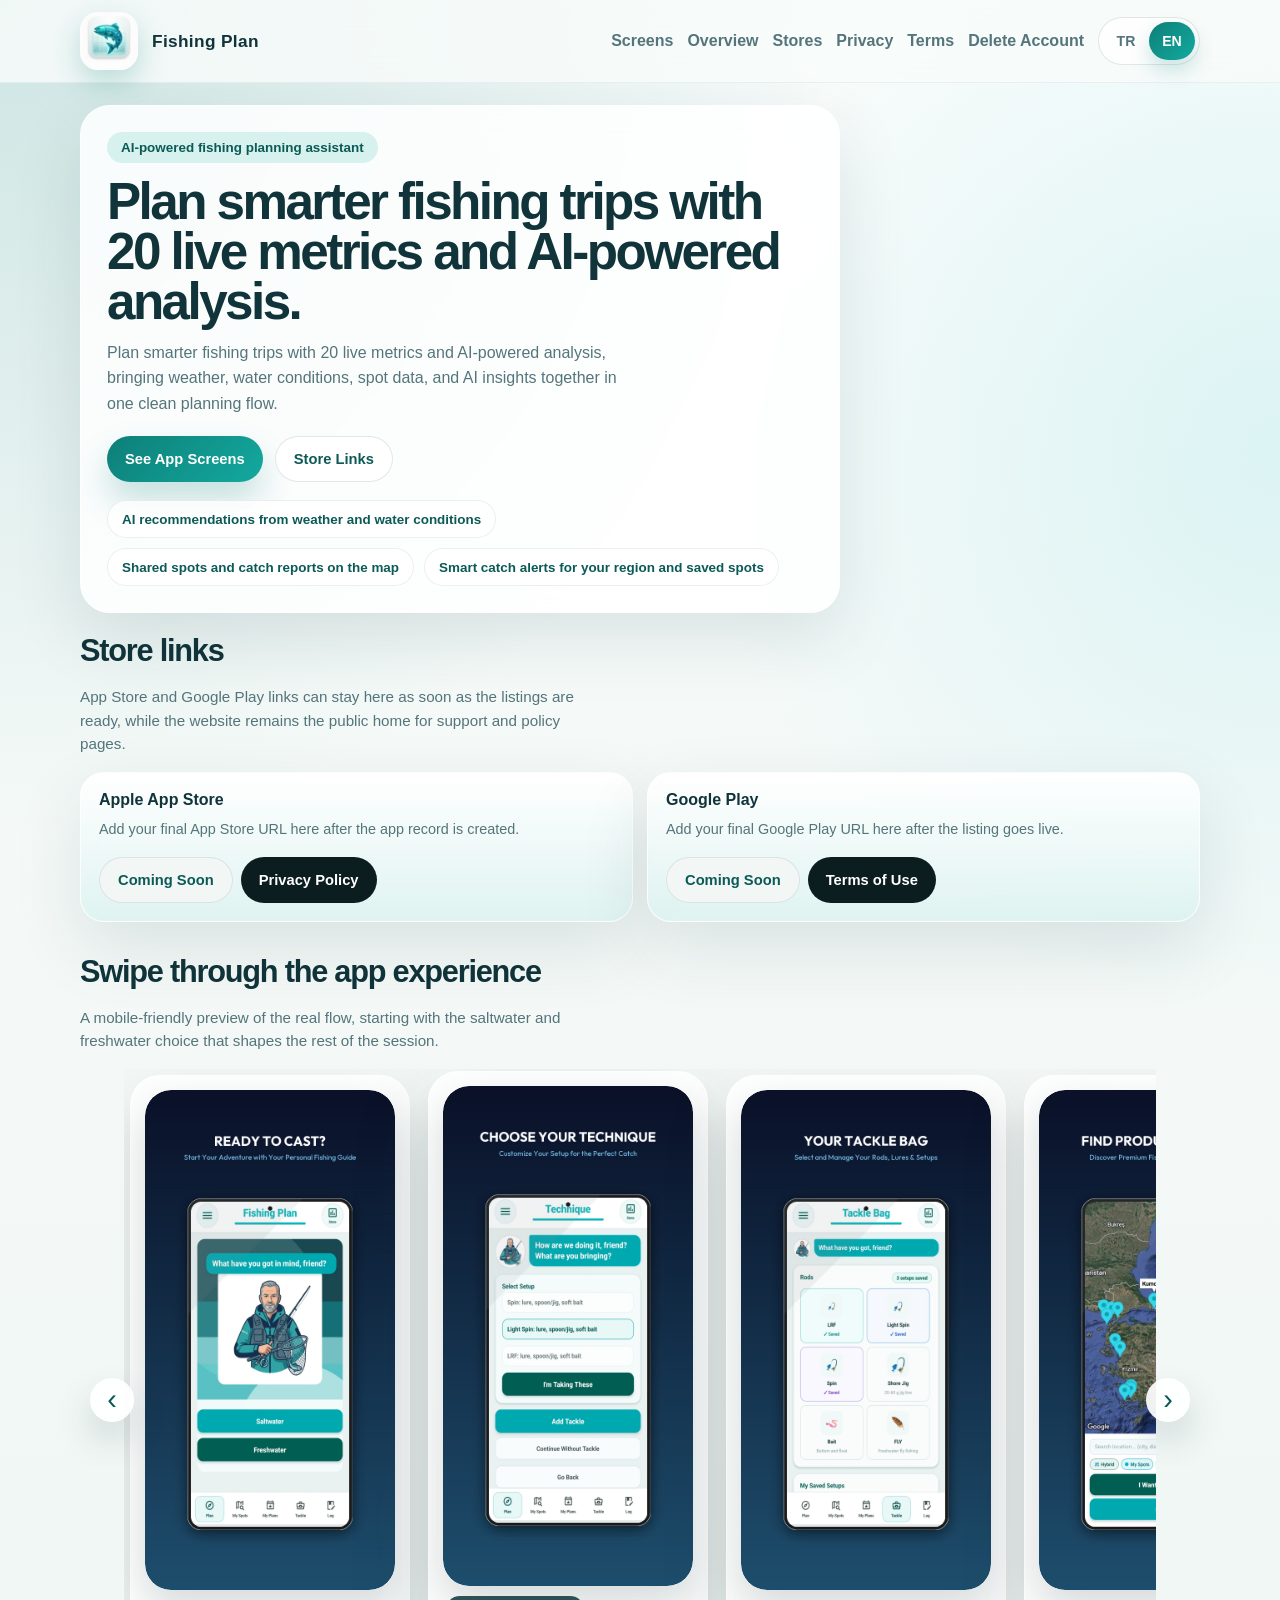
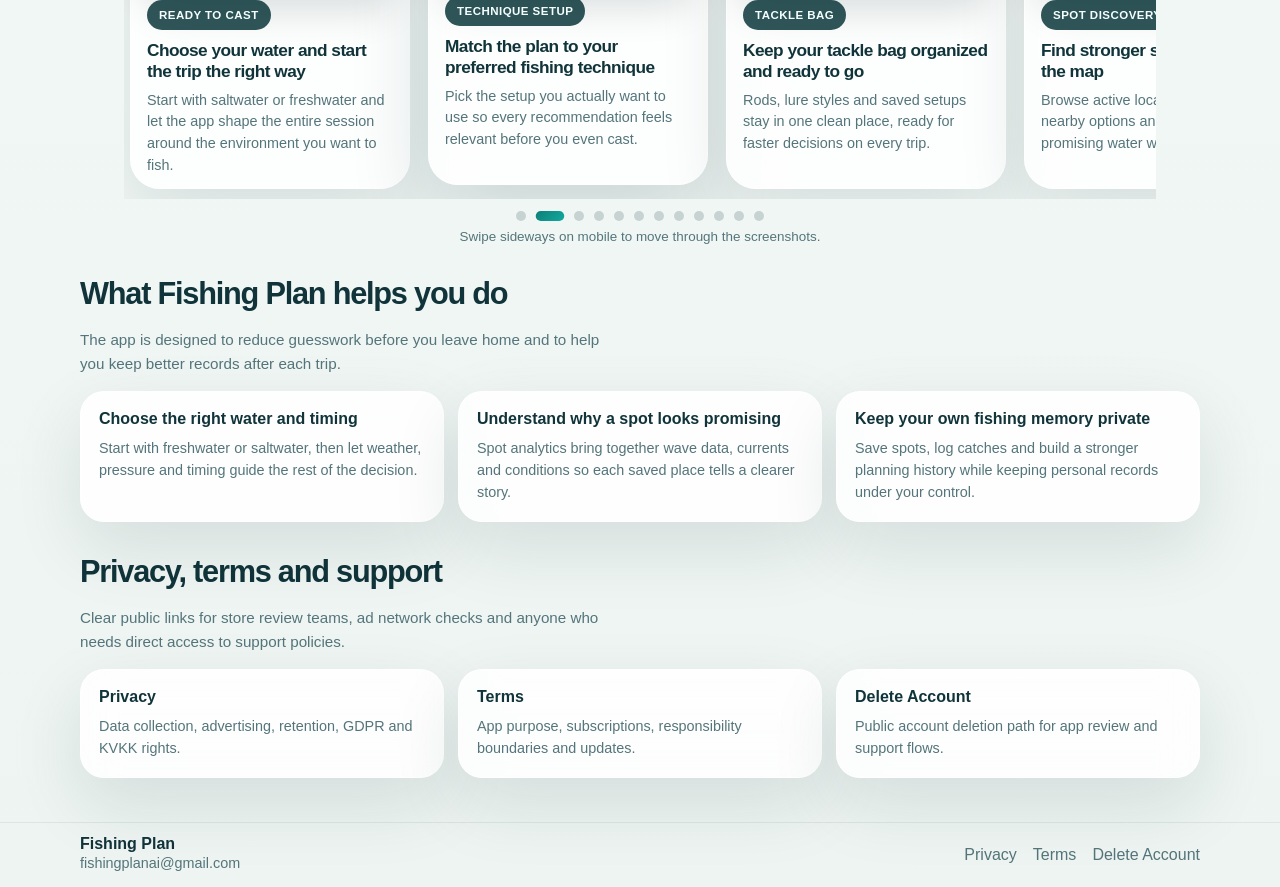
==== index.html @ 3cb18029 "Refine hero value points" ====
<!DOCTYPE html>
<html lang="en" translate="no">
  <head>
    <meta charset="UTF-8" />
    <meta name="viewport" content="width=device-width, initial-scale=1.0" />
    <meta name="google" content="notranslate" />
    <title data-i18n-title="meta_title_home">Fishing Plan | AI Fishing Planner</title>
    <meta
      name="description"
      content="Fishing Plan is an AI-powered fishing planning assistant that combines weather, currents, water temperature and your saved spots to build better fishing days."
      data-i18n="meta_description_home"
      data-i18n-attr="content"
    />
    <link rel="canonical" href="https://fishing-plan.com/" />
    <link rel="stylesheet" href="styles.css?v=10" />
    <link rel="icon" type="image/png" href="favicon.png?v=8" />
    <link rel="apple-touch-icon" href="apple-touch-icon.png?v=8" />
    <script defer src="script.js?v=8"></script>
  </head>
  <body data-page="home" class="notranslate">
    <header class="site-header">
      <div class="shell">
        <a class="brand" href="index.html">
          <img src="assets/app-icon.png?v=8" alt="Fishing Plan icon" />
          <span>Fishing Plan</span>
        </a>
        <div class="nav-actions">
          <nav class="nav">
            <a href="#screens" data-i18n="nav_screens">Screens</a>
            <a href="#features" data-i18n="nav_features">Overview</a>
            <a href="#stores" data-i18n="nav_stores">Stores</a>
            <a href="privacy-policy.html" data-i18n="nav_privacy">Privacy</a>
            <a href="terms-of-use.html" data-i18n="nav_terms">Terms</a>
            <a href="delete-account.html" data-i18n="nav_delete">Delete Account</a>
          </nav>
          <div class="lang-switch" aria-label="Language switcher">
            <button type="button" class="lang-button" data-lang="tr">TR</button>
            <button type="button" class="lang-button" data-lang="en">EN</button>
          </div>
        </div>
      </div>
    </header>

    <main>
      <section class="hero hero-compact">
        <div class="shell hero-shell">
          <div class="hero-copy">
            <span class="eyebrow" data-i18n="home_eyebrow">AI-powered fishing planning assistant</span>
            <h1 data-i18n="home_title">Plan smarter fishing trips with 20 live metrics and AI-powered analysis.</h1>
            <p class="lead" data-i18n="home_lead">
              Plan smarter fishing trips with 20 live metrics and AI-powered analysis, bringing weather, water conditions, spot data, and AI insights together in one clean planning flow.
            </p>
            <div class="hero-actions">
              <a class="button" href="#screens" data-i18n="home_cta_primary">See App Screens</a>
              <a class="button-secondary" href="#stores" data-i18n="home_cta_secondary">Store Links</a>
            </div>
            <div class="hero-points">
              <span data-i18n="home_point_1">AI recommendations from weather and water conditions</span>
              <span data-i18n="home_point_2">Shared spots and catch reports on the map</span>
              <span data-i18n="home_point_3">Smart catch alerts for your region and saved spots</span>
            </div>
          </div>
        </div>
      </section>

      <section class="section stores-section-top" id="stores">
        <div class="shell">
          <div class="section-title section-title-centered">
            <h2 data-i18n="stores_title">Store links</h2>
            <p data-i18n="stores_intro">
              App Store and Google Play links can stay here as soon as the listings are ready, while the website remains the public home for support and policy pages.
            </p>
          </div>

          <div class="store-grid">
            <article class="store-card">
              <h3 data-i18n="store_1_title">Apple App Store</h3>
              <p class="muted" data-i18n="store_1_body">
                Add your final App Store URL here after the app record is created.
              </p>
              <div class="store-row">
                <span class="store-pill is-muted" data-i18n="coming_soon">Coming Soon</span>
                <a class="store-pill" href="privacy-policy.html" data-i18n="home_cta_privacy">Privacy Policy</a>
              </div>
            </article>

            <article class="store-card">
              <h3 data-i18n="store_2_title">Google Play</h3>
              <p class="muted" data-i18n="store_2_body">
                Add your final Google Play URL here after the listing goes live.
              </p>
              <div class="store-row">
                <span class="store-pill is-muted" data-i18n="coming_soon">Coming Soon</span>
                <a class="store-pill" href="terms-of-use.html" data-i18n="store_terms_cta">Terms of Use</a>
              </div>
            </article>
          </div>
        </div>
      </section>

      <section class="section screens-section" id="screens">
        <div class="shell">
          <div class="section-title section-title-centered">
            <h2 data-i18n="screens_title">Swipe through the app experience</h2>
            <p data-i18n="screens_intro">
              A mobile-friendly preview of the real flow, starting with the saltwater and freshwater choice that shapes the rest of the session.
            </p>
          </div>

          <div class="screen-carousel" data-carousel>
            <button type="button" class="screen-arrow screen-arrow-prev" aria-label="Previous screen" data-carousel-prev>
              <span aria-hidden="true">&#8249;</span>
            </button>
            <button type="button" class="screen-arrow screen-arrow-next" aria-label="Next screen" data-carousel-next>
              <span aria-hidden="true">&#8250;</span>
            </button>
            <div class="screen-rail" aria-label="Fishing Plan app screens" data-carousel-track>
              <article class="screen-slide" data-carousel-slide>
                <div class="showcase-poster">
                  <img src="assets/showcase/ready-to-cast.jpg?v=1" alt="Fishing Plan ready to cast screen" />
                </div>
                <div class="screen-copy">
                  <span class="screen-tag" data-i18n="shot_badge_1">Ready to Cast</span>
                  <h3 data-i18n="shot_1_title">Start with a clean saltwater or freshwater decision</h3>
                  <p data-i18n="shot_1_body">
                    The first step frames the entire trip, letting the app shape every next suggestion around the water you want to fish.
                  </p>
                </div>
              </article>

              <article class="screen-slide" data-carousel-slide>
                <div class="showcase-poster">
                  <img src="assets/showcase/choose-your-technique.jpg?v=1" alt="Fishing Plan technique selection screen" />
                </div>
                <div class="screen-copy">
                  <span class="screen-tag" data-i18n="shot_badge_2">Technique Setup</span>
                  <h3 data-i18n="shot_2_title">Choose the exact setup you want to fish</h3>
                  <p data-i18n="shot_2_body">
                    Build the session around your preferred technique so the final plan reflects how you actually want to cast.
                  </p>
                </div>
              </article>

              <article class="screen-slide" data-carousel-slide>
                <div class="showcase-poster">
                  <img src="assets/showcase/tackle-bag.jpg?v=1" alt="Fishing Plan tackle bag screen" />
                </div>
                <div class="screen-copy">
                  <span class="screen-tag" data-i18n="shot_badge_3">Tackle Bag</span>
                  <h3 data-i18n="shot_3_title">Keep rods, lures and saved setups in one place</h3>
                  <p data-i18n="shot_3_body">
                    Your gear library stays organized so every plan can match the tackle you already trust on the water.
                  </p>
                </div>
              </article>

              <article class="screen-slide" data-carousel-slide>
                <div class="showcase-poster">
                  <img src="assets/showcase/find-productive-spots.jpg?v=1" alt="Fishing Plan productive spots screen" />
                </div>
                <div class="screen-copy">
                  <span class="screen-tag" data-i18n="shot_badge_4">Spot Discovery</span>
                  <h3 data-i18n="shot_4_title">Find productive spots directly on the map</h3>
                  <p data-i18n="shot_4_body">
                    Explore saved areas, public spots and catch activity to move faster toward better fishing ground.
                  </p>
                </div>
              </article>

              <article class="screen-slide" data-carousel-slide>
                <div class="showcase-poster">
                  <img src="assets/showcase/ai-powered-analysis.jpg?v=1" alt="Fishing Plan AI analysis screen" />
                </div>
                <div class="screen-copy">
                  <span class="screen-tag" data-i18n="shot_badge_5">AI Analysis</span>
                  <h3 data-i18n="shot_5_title">Let AI process the signals before you move</h3>
                  <p data-i18n="shot_5_body">
                    Wave, pressure, weather and tide signals are calculated together to build a smarter fishing decision.
                  </p>
                </div>
              </article>

              <article class="screen-slide" data-carousel-slide>
                <div class="showcase-poster">
                  <img src="assets/showcase/perfect-casting-windows.jpg?v=1" alt="Fishing Plan casting windows screen" />
                </div>
                <div class="screen-copy">
                  <span class="screen-tag" data-i18n="shot_badge_6">Casting Windows</span>
                  <h3 data-i18n="shot_6_title">See the strongest casting windows before the trip</h3>
                  <p data-i18n="shot_6_body">
                    Confidence scores, species context and commentary turn raw metrics into a plan you can act on fast.
                  </p>
                </div>
              </article>

              <article class="screen-slide" data-carousel-slide>
                <div class="showcase-poster">
                  <img src="assets/showcase/find-productive-spots-alt.jpg?v=1" alt="Fishing Plan productive spots discovery screen" />
                </div>
                <div class="screen-copy">
                  <span class="screen-tag" data-i18n="shot_badge_7">Map Search</span>
                  <h3 data-i18n="shot_7_title">Search wider waters and compare more locations</h3>
                  <p data-i18n="shot_7_body">
                    Zoom out, scan more coastline and spot clusters of opportunity before narrowing down your next move.
                  </p>
                </div>
              </article>

              <article class="screen-slide" data-carousel-slide>
                <div class="showcase-poster">
                  <img src="assets/showcase/ai-powered-analysis-alt.jpg?v=1" alt="Fishing Plan AI calculation progress screen" />
                </div>
                <div class="screen-copy">
                  <span class="screen-tag" data-i18n="shot_badge_8">AI Engine</span>
                  <h3 data-i18n="shot_8_title">Watch the plan build in real time</h3>
                  <p data-i18n="shot_8_body">
                    The app shows each data layer being processed, turning complex signals into a confident final result.
                  </p>
                </div>
              </article>

              <article class="screen-slide" data-carousel-slide>
                <div class="showcase-poster">
                  <img src="assets/showcase/perfect-casting-windows-alt.jpg?v=1" alt="Fishing Plan perfect casting windows detail screen" />
                </div>
                <div class="screen-copy">
                  <span class="screen-tag" data-i18n="shot_badge_9">Plan Score</span>
                  <h3 data-i18n="shot_9_title">See why the session scores high before you go</h3>
                  <p data-i18n="shot_9_body">
                    A clear score, species context and premium commentary explain exactly why the window looks strong.
                  </p>
                </div>
              </article>

              <article class="screen-slide" data-carousel-slide>
                <div class="showcase-poster">
                  <img src="assets/showcase/detailed-marine-data.jpg?v=1" alt="Fishing Plan detailed marine data screen" />
                </div>
                <div class="screen-copy">
                  <span class="screen-tag" data-i18n="shot_badge_10">Marine Detail</span>
                  <h3 data-i18n="shot_10_title">Open the deeper marine data when you need it</h3>
                  <p data-i18n="shot_10_body">
                    Move beyond the summary and inspect the metrics that matter most before committing to the trip.
                  </p>
                </div>
              </article>

              <article class="screen-slide" data-carousel-slide>
                <div class="showcase-poster">
                  <img src="assets/showcase/log-your-catches.jpg?v=1" alt="Fishing Plan catch log screen" />
                </div>
                <div class="screen-copy">
                  <span class="screen-tag" data-i18n="shot_badge_11">Catch Log</span>
                  <h3 data-i18n="shot_11_title">Save your catches and build a smarter history</h3>
                  <p data-i18n="shot_11_body">
                    Every trip can feed your own fishing memory, helping future plans become sharper over time.
                  </p>
                </div>
              </article>

              <article class="screen-slide" data-carousel-slide>
                <div class="showcase-poster">
                  <img src="assets/showcase/smart-notifications-poster.jpg?v=1" alt="Fishing Plan smart notifications screen" />
                </div>
                <div class="screen-copy">
                  <span class="screen-tag" data-i18n="shot_badge_12">Smart Notifications</span>
                  <h3 data-i18n="shot_12_title">Stay ahead with reminders that matter</h3>
                  <p data-i18n="shot_12_body">
                    Plan-day alerts, score refresh reminders and automatic opportunity notifications keep you ready before conditions turn.
                  </p>
                </div>
              </article>
            </div>
            <div class="screen-dots" aria-label="Screen slider navigation" data-carousel-dots></div>
          </div>

          <p class="swipe-note" data-i18n="screens_swipe_note">
            Swipe sideways on mobile to move through the screenshots.
          </p>
        </div>
      </section>

      <section class="section" id="features">
        <div class="shell">
          <div class="section-title section-title-centered">
            <h2 data-i18n="features_title">What Fishing Plan helps you do</h2>
            <p data-i18n="features_intro">
              The app is designed to reduce guesswork before you leave home and to help you keep better records after each trip.
            </p>
          </div>

          <div class="overview-grid">
            <article class="card">
              <h3 data-i18n="feature_1_title">Choose the right water and timing</h3>
              <p data-i18n="feature_1_body">
                Start with freshwater or saltwater, then let weather, pressure and timing guide the rest of the decision.
              </p>
            </article>
            <article class="card">
              <h3 data-i18n="feature_2_title">Understand why a spot looks promising</h3>
              <p data-i18n="feature_2_body">
                Spot analytics bring together wave data, currents and conditions so each saved place tells a clearer story.
              </p>
            </article>
            <article class="card">
              <h3 data-i18n="feature_3_title">Keep your own fishing memory private</h3>
              <p data-i18n="feature_3_body">
                Save spots, log catches and build a stronger planning history while keeping personal records under your control.
              </p>
            </article>
          </div>
        </div>
      </section>

      <section class="section legal-section">
        <div class="shell">
          <div class="section-title section-title-centered">
            <h2 data-i18n="legal_title">Privacy, terms and support</h2>
            <p data-i18n="legal_intro">
              Clear public links for store review teams, ad network checks and anyone who needs direct access to support policies.
            </p>
          </div>

          <div class="legal-grid">
            <a class="legal-card" href="privacy-policy.html">
              <h3 data-i18n="nav_privacy">Privacy</h3>
              <p data-i18n="legal_1_body">Data collection, advertising, retention, GDPR and KVKK rights.</p>
            </a>
            <a class="legal-card" href="terms-of-use.html">
              <h3 data-i18n="nav_terms">Terms</h3>
              <p data-i18n="legal_2_body">App purpose, subscriptions, responsibility boundaries and updates.</p>
            </a>
            <a class="legal-card" href="delete-account.html">
              <h3 data-i18n="nav_delete">Delete Account</h3>
              <p data-i18n="legal_3_body">Public account deletion path for app review and support flows.</p>
            </a>
          </div>
        </div>
      </section>
    </main>

    <footer class="site-footer">
      <div class="shell">
        <div>
          <strong>Fishing Plan</strong>
          <p class="muted" data-i18n="footer_support">fishingplanai@gmail.com</p>
        </div>
        <div class="footer-links">
          <a href="privacy-policy.html" data-i18n="nav_privacy">Privacy</a>
          <a href="terms-of-use.html" data-i18n="nav_terms">Terms</a>
          <a href="delete-account.html" data-i18n="nav_delete">Delete Account</a>
        </div>
      </div>
    </footer>
  </body>
</html>
---- styles.css ----
:root {
  --bg: #edf4f1;
  --surface: rgba(255, 255, 255, 0.84);
  --surface-strong: #ffffff;
  --text: #10343a;
  --muted: #54757b;
  --line: rgba(16, 52, 58, 0.12);
  --brand: #0d7f78;
  --brand-deep: #0b5a56;
  --brand-soft: #d7f1ee;
  --shadow: 0 26px 70px rgba(10, 49, 56, 0.11);
  --radius-xl: 30px;
  --radius-lg: 24px;
  --radius-md: 18px;
  --radius-sm: 12px;
  --max: 1120px;
}

* {
  box-sizing: border-box;
}

html {
  scroll-behavior: smooth;
}

body {
  margin: 0;
  font-family: "Segoe UI", "Trebuchet MS", sans-serif;
  color: var(--text);
  background:
    radial-gradient(circle at top left, rgba(13, 127, 120, 0.18), transparent 30%),
    radial-gradient(circle at right 18%, rgba(99, 210, 219, 0.18), transparent 24%),
    linear-gradient(180deg, #f8fcfb 0%, var(--bg) 100%);
}

a {
  color: inherit;
  text-decoration: none;
}

img {
  display: block;
  max-width: 100%;
}

.shell {
  width: min(calc(100% - 32px), var(--max));
  margin: 0 auto;
}

.site-header {
  position: sticky;
  top: 0;
  z-index: 10;
  backdrop-filter: blur(18px);
  background: rgba(248, 252, 251, 0.82);
  border-bottom: 1px solid rgba(16, 52, 58, 0.06);
}

.site-header .shell,
.site-footer .shell {
  display: flex;
  align-items: center;
  justify-content: space-between;
  gap: 20px;
  padding: 12px 0;
}

.brand {
  display: flex;
  align-items: center;
  gap: 14px;
  font-size: 1.08rem;
  font-weight: 800;
  letter-spacing: 0.02em;
}

.brand img {
  width: 58px;
  height: 58px;
  border-radius: 18px;
  box-shadow: 0 12px 28px rgba(13, 127, 120, 0.24);
}

.nav-actions {
  display: flex;
  align-items: center;
  justify-content: flex-end;
  gap: 14px;
  flex-wrap: wrap;
}

.nav {
  display: flex;
  align-items: center;
  gap: 14px;
  flex-wrap: wrap;
}

.nav a {
  color: var(--muted);
  font-weight: 600;
}

.nav a:hover,
.nav a:focus-visible {
  color: var(--brand-deep);
}

.lang-switch {
  display: inline-flex;
  align-items: center;
  padding: 4px;
  border-radius: 999px;
  background: rgba(255, 255, 255, 0.92);
  border: 1px solid var(--line);
}

.lang-button {
  border: 0;
  background: transparent;
  color: var(--muted);
  font-size: 0.88rem;
  font-weight: 800;
  min-width: 46px;
  min-height: 38px;
  border-radius: 999px;
  cursor: pointer;
}

.lang-button.is-active {
  background: linear-gradient(135deg, var(--brand) 0%, #13a99f 100%);
  color: #fff;
  box-shadow: 0 10px 20px rgba(13, 127, 120, 0.22);
}

.hero {
  padding: 22px 0 10px;
}

.hero-shell {
  display: block;
}

.hero-copy,
.card,
.legal-card,
.store-card,
.screen-slide,
.page-hero-box {
  background: var(--surface);
  border: 1px solid rgba(255, 255, 255, 0.78);
  box-shadow: var(--shadow);
  backdrop-filter: blur(18px);
}

.hero-copy {
  border-radius: var(--radius-xl);
  padding: 26px;
  max-width: 760px;
}

.eyebrow {
  display: inline-flex;
  align-items: center;
  padding: 8px 14px;
  border-radius: 999px;
  background: var(--brand-soft);
  color: var(--brand-deep);
  font-size: 0.84rem;
  font-weight: 700;
}

h1 {
  margin: 14px 0 12px;
  font-size: clamp(2rem, 4vw, 3.5rem);
  line-height: 0.98;
  letter-spacing: -0.05em;
}

.lead {
  margin: 0;
  color: var(--muted);
  font-size: 1rem;
  line-height: 1.6;
  max-width: 60ch;
}

.hero-actions {
  display: flex;
  gap: 12px;
  flex-wrap: wrap;
  margin: 20px 0 18px;
}

.button,
.button-secondary,
.store-pill {
  display: inline-flex;
  align-items: center;
  justify-content: center;
  gap: 10px;
  min-height: 46px;
  padding: 0 18px;
  border-radius: 999px;
  font-size: 0.92rem;
  font-weight: 800;
}

.button {
  background: linear-gradient(135deg, var(--brand) 0%, #13a99f 100%);
  color: #fff;
  box-shadow: 0 18px 34px rgba(13, 127, 120, 0.24);
}

.button-secondary {
  background: #fff;
  color: var(--brand-deep);
  border: 1px solid var(--line);
}

.hero-points {
  display: flex;
  flex-wrap: wrap;
  gap: 10px;
}

.hero-points span {
  display: inline-flex;
  align-items: center;
  min-height: 38px;
  padding: 0 14px;
  border-radius: 999px;
  background: rgba(255, 255, 255, 0.78);
  border: 1px solid rgba(16, 52, 58, 0.08);
  color: var(--brand-deep);
  font-size: 0.84rem;
  font-weight: 700;
}

.section {
  padding: 16px 0;
}

.stores-section-top {
  padding-top: 10px;
}

.section-title {
  display: flex;
  align-items: end;
  justify-content: space-between;
  gap: 16px;
  margin-bottom: 16px;
}

.section-title-centered {
  align-items: start;
  flex-direction: column;
}

.section-title h2 {
  margin: 0;
  font-size: clamp(1.45rem, 2.4vw, 2.2rem);
  letter-spacing: -0.04em;
}

.section-title p {
  margin: 0;
  max-width: 62ch;
  color: var(--muted);
  font-size: 0.95rem;
  line-height: 1.55;
}

.screen-rail {
  display: grid;
  grid-auto-flow: column;
  grid-auto-columns: minmax(280px, 420px);
  gap: 18px;
  overflow-x: auto;
  padding: 6px 6px 10px;
  scroll-snap-type: x mandatory;
  scrollbar-width: thin;
  scrollbar-color: rgba(13, 127, 120, 0.5) rgba(16, 52, 58, 0.08);
}

.screen-rail::-webkit-scrollbar {
  height: 10px;
}

.screen-rail::-webkit-scrollbar-track {
  background: rgba(16, 52, 58, 0.08);
  border-radius: 999px;
}

.screen-rail::-webkit-scrollbar-thumb {
  background: rgba(13, 127, 120, 0.55);
  border-radius: 999px;
}

.screen-slide {
  scroll-snap-align: center;
  border-radius: var(--radius-xl);
  min-height: 100%;
  padding: 14px 14px 12px;
  transition: transform 180ms ease, box-shadow 180ms ease;
}

.screen-slide.is-active {
  transform: translateY(-4px);
  box-shadow: 0 32px 80px rgba(10, 49, 56, 0.16);
}

.screen-carousel {
  position: relative;
  padding: 0 44px;
}

.screen-arrow {
  position: absolute;
  top: 44%;
  z-index: 8;
  width: 44px;
  height: 44px;
  border: 0;
  border-radius: 999px;
  display: inline-flex;
  align-items: center;
  justify-content: center;
  background: rgba(255, 255, 255, 0.92);
  color: var(--brand-deep);
  box-shadow: 0 18px 36px rgba(10, 49, 56, 0.16);
  cursor: pointer;
  pointer-events: auto;
  touch-action: manipulation;
  -webkit-tap-highlight-color: transparent;
  transform: translateY(-50%);
  transition: transform 180ms ease, background 180ms ease, color 180ms ease;
}

.screen-arrow:hover,
.screen-arrow:focus-visible {
  background: linear-gradient(135deg, var(--brand) 0%, #13a99f 100%);
  color: #fff;
}

.screen-arrow:active {
  transform: translateY(-50%) scale(0.96);
}

.screen-arrow span {
  font-size: 1.8rem;
  line-height: 1;
}

.screen-arrow-prev {
  left: 10px;
}

.screen-arrow-next {
  right: 10px;
}

.phone-shell {
  position: relative;
  max-width: 320px;
  margin: 0 auto 10px;
  padding: 12px 9px 12px;
  border-radius: 42px;
  background:
    linear-gradient(145deg, #173338 0%, #08181b 48%, #173338 100%);
  box-shadow:
    inset 0 0 0 2px rgba(255, 255, 255, 0.08),
    inset 0 0 0 8px rgba(255, 255, 255, 0.03),
    0 26px 58px rgba(7, 30, 34, 0.28);
}

.phone-notch {
  position: absolute;
  top: 10px;
  left: 50%;
  width: 34%;
  height: 18px;
  transform: translateX(-50%);
  border-radius: 0 0 16px 16px;
  background: #071316;
  z-index: 2;
  box-shadow: inset 0 -1px 0 rgba(255, 255, 255, 0.08);
}

.screen-media {
  overflow: hidden;
  border-radius: 32px;
  background: #eff7f5;
  box-shadow: 0 16px 40px rgba(8, 28, 31, 0.2);
}

.screen-media img {
  width: 100%;
  height: auto;
  border-radius: 24px;
}

.showcase-poster {
  overflow: hidden;
  margin: 0 auto 10px;
  border-radius: 26px;
  background: rgba(255, 255, 255, 0.72);
  box-shadow: 0 18px 40px rgba(8, 28, 31, 0.16);
}

.showcase-poster img {
  width: 100%;
  height: auto;
  display: block;
  border-radius: 26px;
}

.showcase-poster-raw {
  background: linear-gradient(180deg, rgba(232, 244, 242, 0.96), rgba(255, 255, 255, 0.98));
}

.showcase-poster-raw img {
  clip-path: inset(108px 0 70px 0 round 26px);
}

.crop-water img {
  clip-path: inset(0 0 56px 0 round 24px);
}

.crop-weather img,
.crop-spot img,
.crop-analysis img {
  clip-path: inset(0 0 54px 0 round 24px);
}

.crop-map img {
  clip-path: inset(0 0 68px 0 round 24px);
}

.crop-tackle img {
  clip-path: inset(108px 0 68px 0 round 24px);
}

.crop-saved-spots img {
  clip-path: inset(108px 0 68px 0 round 24px);
}

.crop-radar img {
  clip-path: inset(0 0 66px 0 round 24px);
}

.screen-copy {
  padding: 0 2px 0;
}

.screen-tag {
  display: inline-flex;
  align-items: center;
  min-height: 30px;
  padding: 0 12px;
  border-radius: 999px;
  margin-bottom: 10px;
  background: rgba(9, 53, 57, 0.84);
  color: #f5ffff;
  font-size: 0.72rem;
  font-weight: 800;
  letter-spacing: 0.04em;
  text-transform: uppercase;
}

.screen-copy h3 {
  margin: 0 0 8px;
  font-size: 1.08rem;
  letter-spacing: -0.03em;
}

.screen-copy p,
.muted {
  margin: 0;
  color: var(--muted);
  font-size: 0.9rem;
  line-height: 1.5;
}

.swipe-note {
  margin: 8px 0 0;
  color: var(--muted);
  font-size: 0.84rem;
  text-align: center;
}

.screen-dots {
  display: flex;
  align-items: center;
  justify-content: center;
  gap: 10px;
  margin-top: 12px;
}

.screen-dot {
  width: 10px;
  height: 10px;
  padding: 0;
  border: 0;
  border-radius: 999px;
  background: rgba(16, 52, 58, 0.18);
  cursor: pointer;
  transition: transform 180ms ease, background 180ms ease, width 180ms ease;
}

.screen-dot.is-active {
  width: 28px;
  background: linear-gradient(135deg, var(--brand) 0%, #13a99f 100%);
  transform: scale(1.02);
}

.overview-grid,
.store-grid,
.legal-grid {
  display: grid;
  gap: 14px;
}

.overview-grid {
  grid-template-columns: repeat(3, minmax(0, 1fr));
}

.store-grid {
  grid-template-columns: repeat(2, minmax(0, 1fr));
}

.legal-grid {
  grid-template-columns: repeat(3, minmax(0, 1fr));
}

.card,
.legal-card,
.store-card {
  border-radius: var(--radius-lg);
  padding: 18px;
}

.card h3,
.legal-card h3,
.store-card h3 {
  margin: 0 0 10px;
  font-size: 1rem;
}

.card p,
.legal-card p {
  margin: 0;
  color: var(--muted);
  font-size: 0.9rem;
  line-height: 1.5;
}

.store-card {
  background: linear-gradient(180deg, rgba(255, 255, 255, 0.96), rgba(215, 241, 238, 0.74));
}

.store-row {
  display: flex;
  gap: 8px;
  flex-wrap: wrap;
  margin-top: 16px;
}

.store-pill {
  background: #0c1d20;
  color: #fff;
}

.store-pill.is-muted {
  background: #f2f7f6;
  color: var(--brand-deep);
  border: 1px solid rgba(16, 52, 58, 0.1);
}

.legal-card strong {
  color: var(--brand-deep);
}

.page-hero {
  padding: 16px 0 10px;
}

.page-hero .shell,
.legal-page .shell {
  max-width: 880px;
}

.page-hero-box {
  padding: 18px;
  border-radius: var(--radius-xl);
}

.page-hero h1 {
  margin: 6px 0 8px;
  font-size: clamp(1.5rem, 3vw, 2.3rem);
}

.page-meta {
  color: var(--muted);
  font-size: 0.84rem;
}

.legal-page {
  padding: 4px 0 18px;
}

.legal-stack {
  display: grid;
  gap: 12px;
}

.legal-stack section {
  padding: 16px 18px;
  border-radius: var(--radius-lg);
  background: var(--surface-strong);
  border: 1px solid rgba(16, 52, 58, 0.09);
  box-shadow: 0 20px 50px rgba(10, 49, 56, 0.08);
}

.legal-stack h2 {
  margin: 0 0 8px;
  font-size: 1rem;
}

.legal-stack p,
.legal-stack li {
  color: var(--muted);
  line-height: 1.5;
  font-size: 0.9rem;
}

.legal-stack ul,
.legal-stack ol {
  margin: 0;
  padding-left: 20px;
}

.callout {
  padding: 14px;
  border-radius: var(--radius-md);
  background: var(--brand-soft);
  color: var(--brand-deep);
}

.site-footer {
  margin-top: 28px;
  border-top: 1px solid rgba(16, 52, 58, 0.08);
}

.footer-links {
  display: flex;
  gap: 16px;
  flex-wrap: wrap;
  color: var(--muted);
}

@media (max-width: 980px) {
  .overview-grid,
  .store-grid,
  .legal-grid {
    grid-template-columns: 1fr;
  }

  .hero-copy {
    max-width: none;
  }
}

@media (max-width: 720px) {
  .site-header .shell,
  .site-footer .shell {
    align-items: start;
    flex-direction: column;
  }

  .nav-actions {
    width: 100%;
    justify-content: space-between;
    gap: 10px;
  }

  .brand {
    font-size: 1rem;
  }

  .brand img {
    width: 50px;
    height: 50px;
    border-radius: 16px;
  }

  .nav {
    gap: 10px;
    flex-wrap: nowrap;
    overflow-x: auto;
    width: 100%;
    padding-bottom: 4px;
    scrollbar-width: none;
  }

  .nav::-webkit-scrollbar {
    display: none;
  }

  .nav a {
    font-size: 0.82rem;
    white-space: nowrap;
  }

  .lang-switch {
    margin-left: auto;
  }

  .hero {
    padding-top: 10px;
  }

  .hero-copy,
  .card,
  .legal-card,
  .store-card,
  .page-hero-box {
    padding: 14px;
  }

  h1 {
    font-size: clamp(1.4rem, 7.6vw, 2rem);
    line-height: 1.04;
    margin: 12px 0 10px;
  }

  .eyebrow {
    min-height: 28px;
    padding: 6px 10px;
    font-size: 0.72rem;
  }

  .lead {
    line-height: 1.5;
  }

  .hero-actions {
    margin: 14px 0 12px;
    gap: 10px;
  }

  .button,
  .button-secondary,
  .store-pill {
    min-height: 42px;
    padding: 0 14px;
    font-size: 0.84rem;
  }

  .hero-points {
    gap: 8px;
  }

  .hero-points span {
    min-height: 34px;
    padding: 0 11px;
    font-size: 0.76rem;
  }

  .section {
    padding: 10px 0;
  }

  .section-title {
    margin-bottom: 10px;
  }

  .section-title h2 {
    font-size: 1.18rem;
  }

  .lead,
  .section-title p,
  .card p,
  .legal-card p,
  .screen-copy p,
  .muted {
    font-size: 0.92rem;
  }

  .screen-rail {
    grid-auto-columns: minmax(248px, 78vw);
    gap: 10px;
    padding-left: 2px;
    padding-right: 2px;
  }

  .screen-carousel {
    padding: 0 22px;
  }

  .screen-arrow {
    width: 34px;
    height: 34px;
  }

  .screen-arrow span {
    font-size: 1.3rem;
  }

  .screen-arrow-prev {
    left: 8px;
  }

  .screen-arrow-next {
    right: 8px;
  }

  .screen-slide {
    padding: 10px 10px 8px;
  }

  .phone-shell {
    max-width: 252px;
    padding: 10px 7px 10px;
    border-radius: 32px;
    margin-bottom: 8px;
  }

  .phone-notch {
    top: 9px;
    height: 16px;
  }

  .screen-media {
    border-radius: 28px;
  }

  .screen-copy {
    padding: 0;
  }

  .showcase-poster {
    margin-bottom: 8px;
    border-radius: 22px;
  }

  .showcase-poster img {
    border-radius: 22px;
  }

  .showcase-poster-raw img {
    clip-path: inset(96px 0 62px 0 round 22px);
  }

  .screen-copy h3 {
    font-size: 0.96rem;
    margin-bottom: 6px;
  }

  .screen-tag {
    min-height: 26px;
    padding: 0 10px;
    margin-bottom: 8px;
    font-size: 0.66rem;
  }

  .swipe-note {
    text-align: left;
    font-size: 0.78rem;
  }
}

@media (max-width: 560px) {
  .site-header .shell {
    gap: 10px;
    padding: 10px 0;
  }

  .brand {
    gap: 10px;
    font-size: 0.94rem;
  }

  .brand img {
    width: 42px;
    height: 42px;
    border-radius: 14px;
  }

  .hero-copy,
  .card,
  .legal-card,
  .store-card,
  .page-hero-box {
    padding: 12px;
    border-radius: 22px;
  }

  h1 {
    font-size: clamp(1.28rem, 7vw, 1.72rem);
  }

  .section-title p,
  .card p,
  .legal-card p,
  .screen-copy p,
  .muted,
  .lead {
    font-size: 0.84rem;
  }

  .store-row {
    margin-top: 12px;
  }

  .screen-rail {
    grid-auto-columns: minmax(232px, 76vw);
  }

  .phone-shell {
    max-width: 236px;
    margin-bottom: 6px;
  }

  .showcase-poster {
    border-radius: 20px;
  }

  .showcase-poster img {
    border-radius: 20px;
  }

  .showcase-poster-raw img {
    clip-path: inset(92px 0 58px 0 round 20px);
  }
}
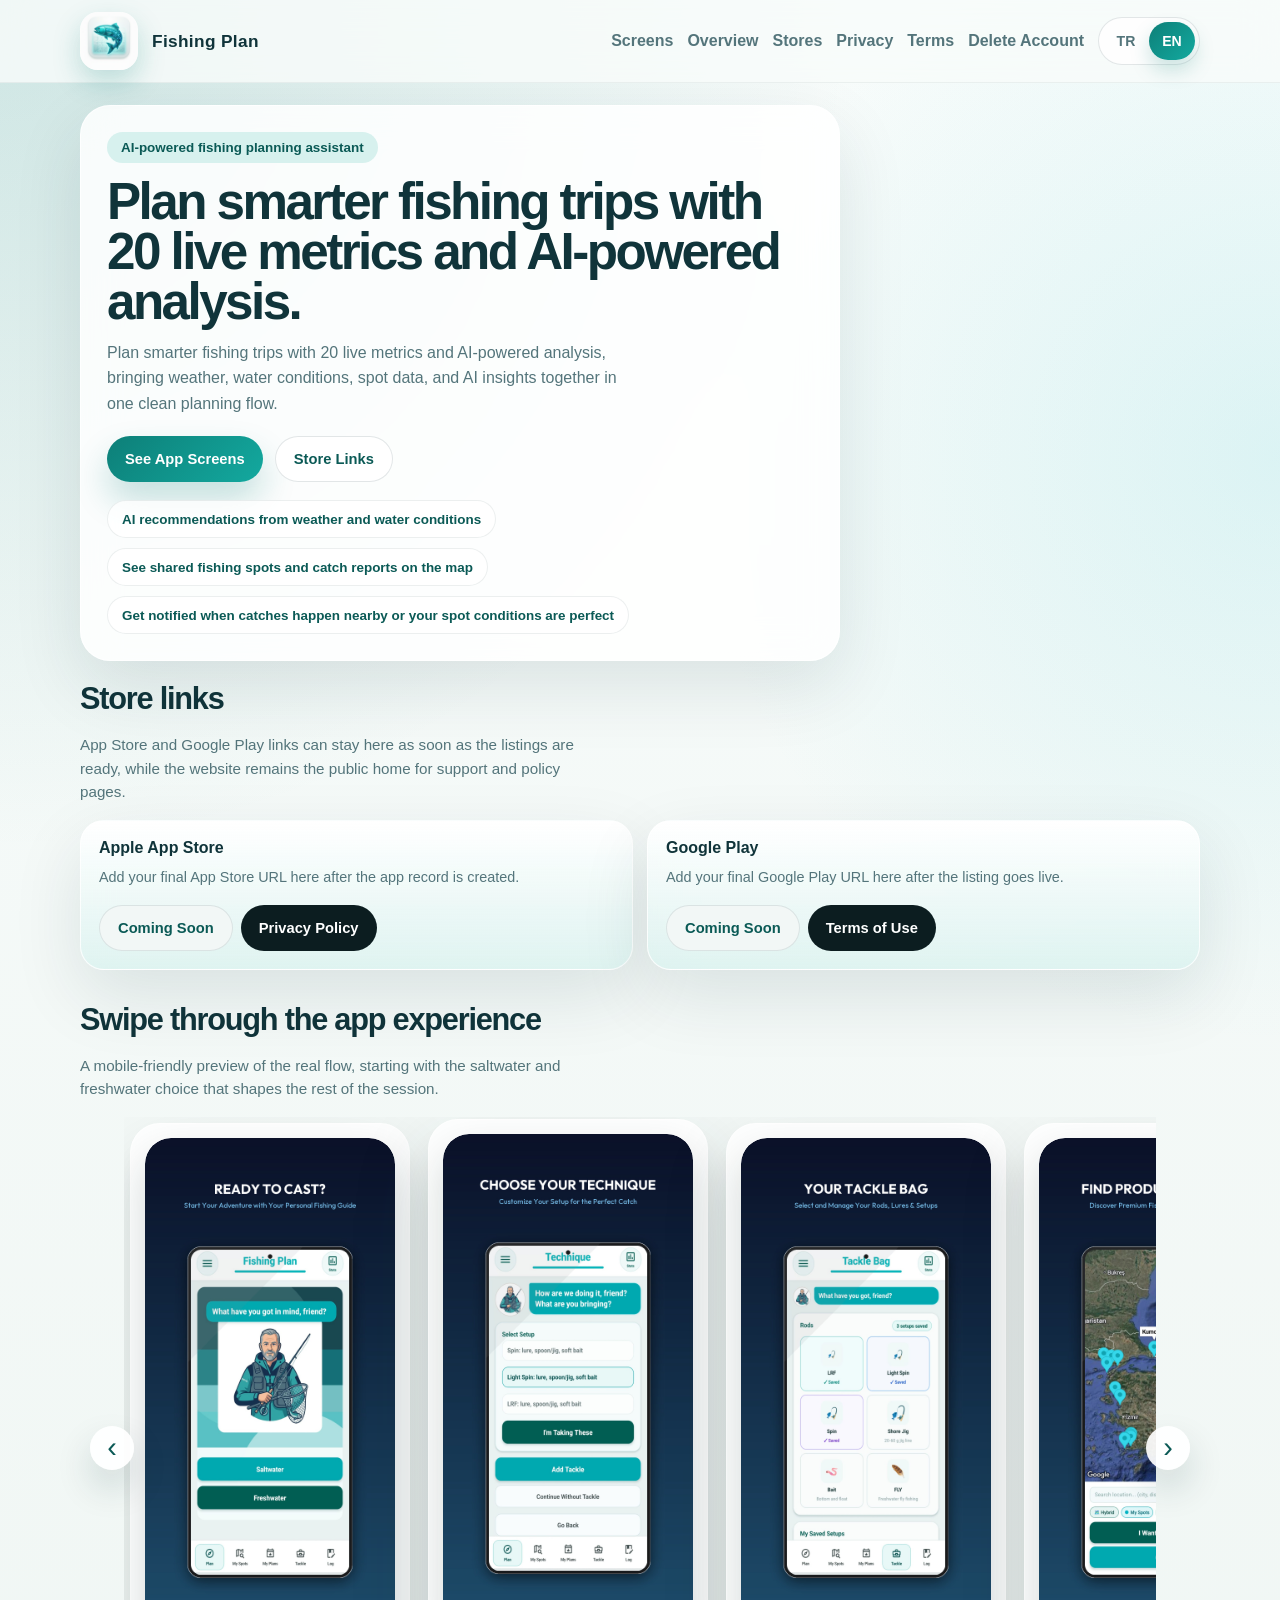
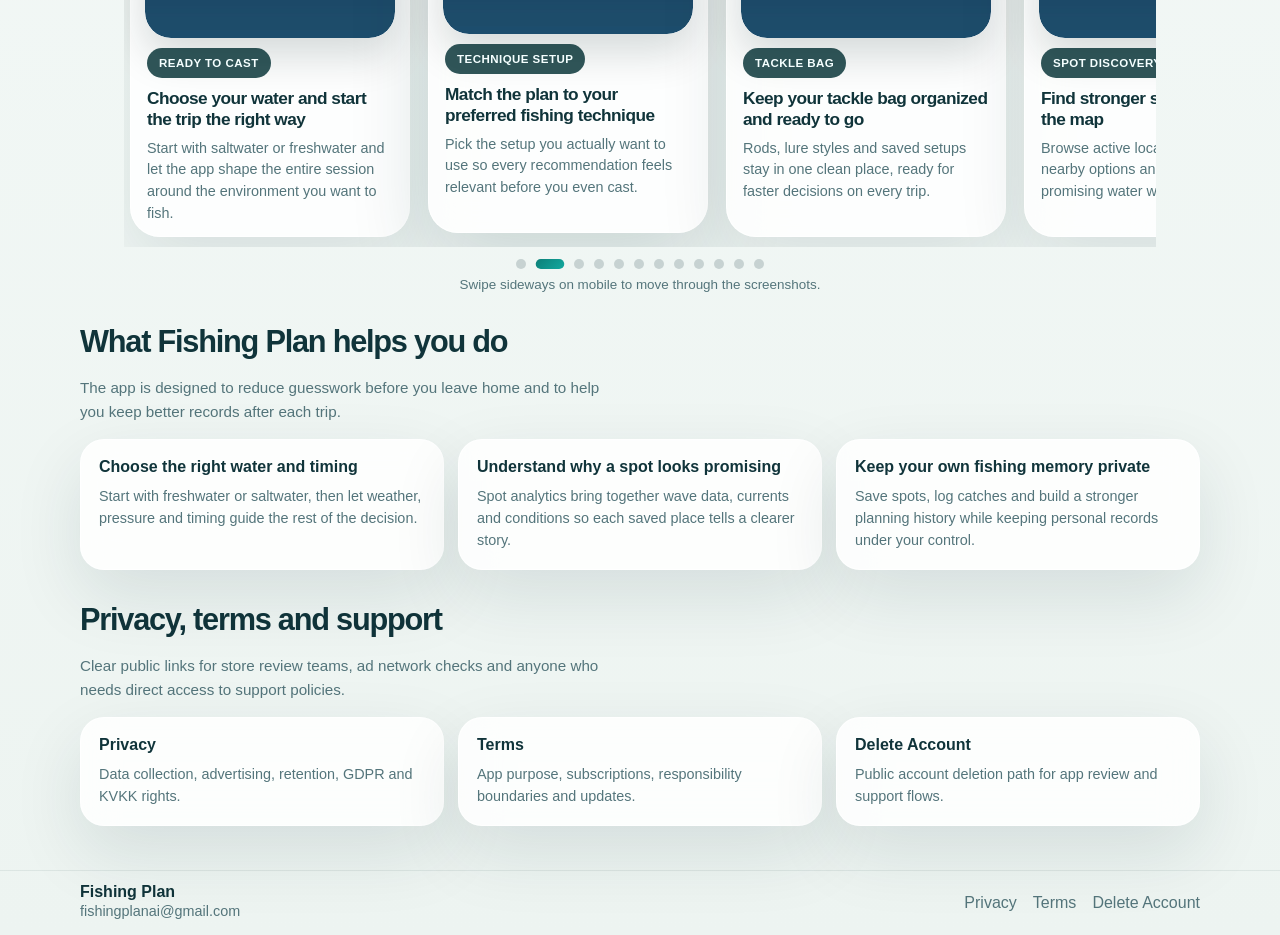
==== commit fc5064c6: "Use requested hero value copy" ====
--- a/index.html
+++ b/index.html
@@ -56,8 +56,8 @@
             </div>
             <div class="hero-points">
               <span data-i18n="home_point_1">AI recommendations from weather and water conditions</span>
-              <span data-i18n="home_point_2">Shared spots and catch reports on the map</span>
-              <span data-i18n="home_point_3">Smart catch alerts for your region and saved spots</span>
+              <span data-i18n="home_point_2">See shared fishing spots and catch reports on the map</span>
+              <span data-i18n="home_point_3">Get notified when catches happen nearby or your spot conditions are perfect</span>
             </div>
           </div>
         </div>
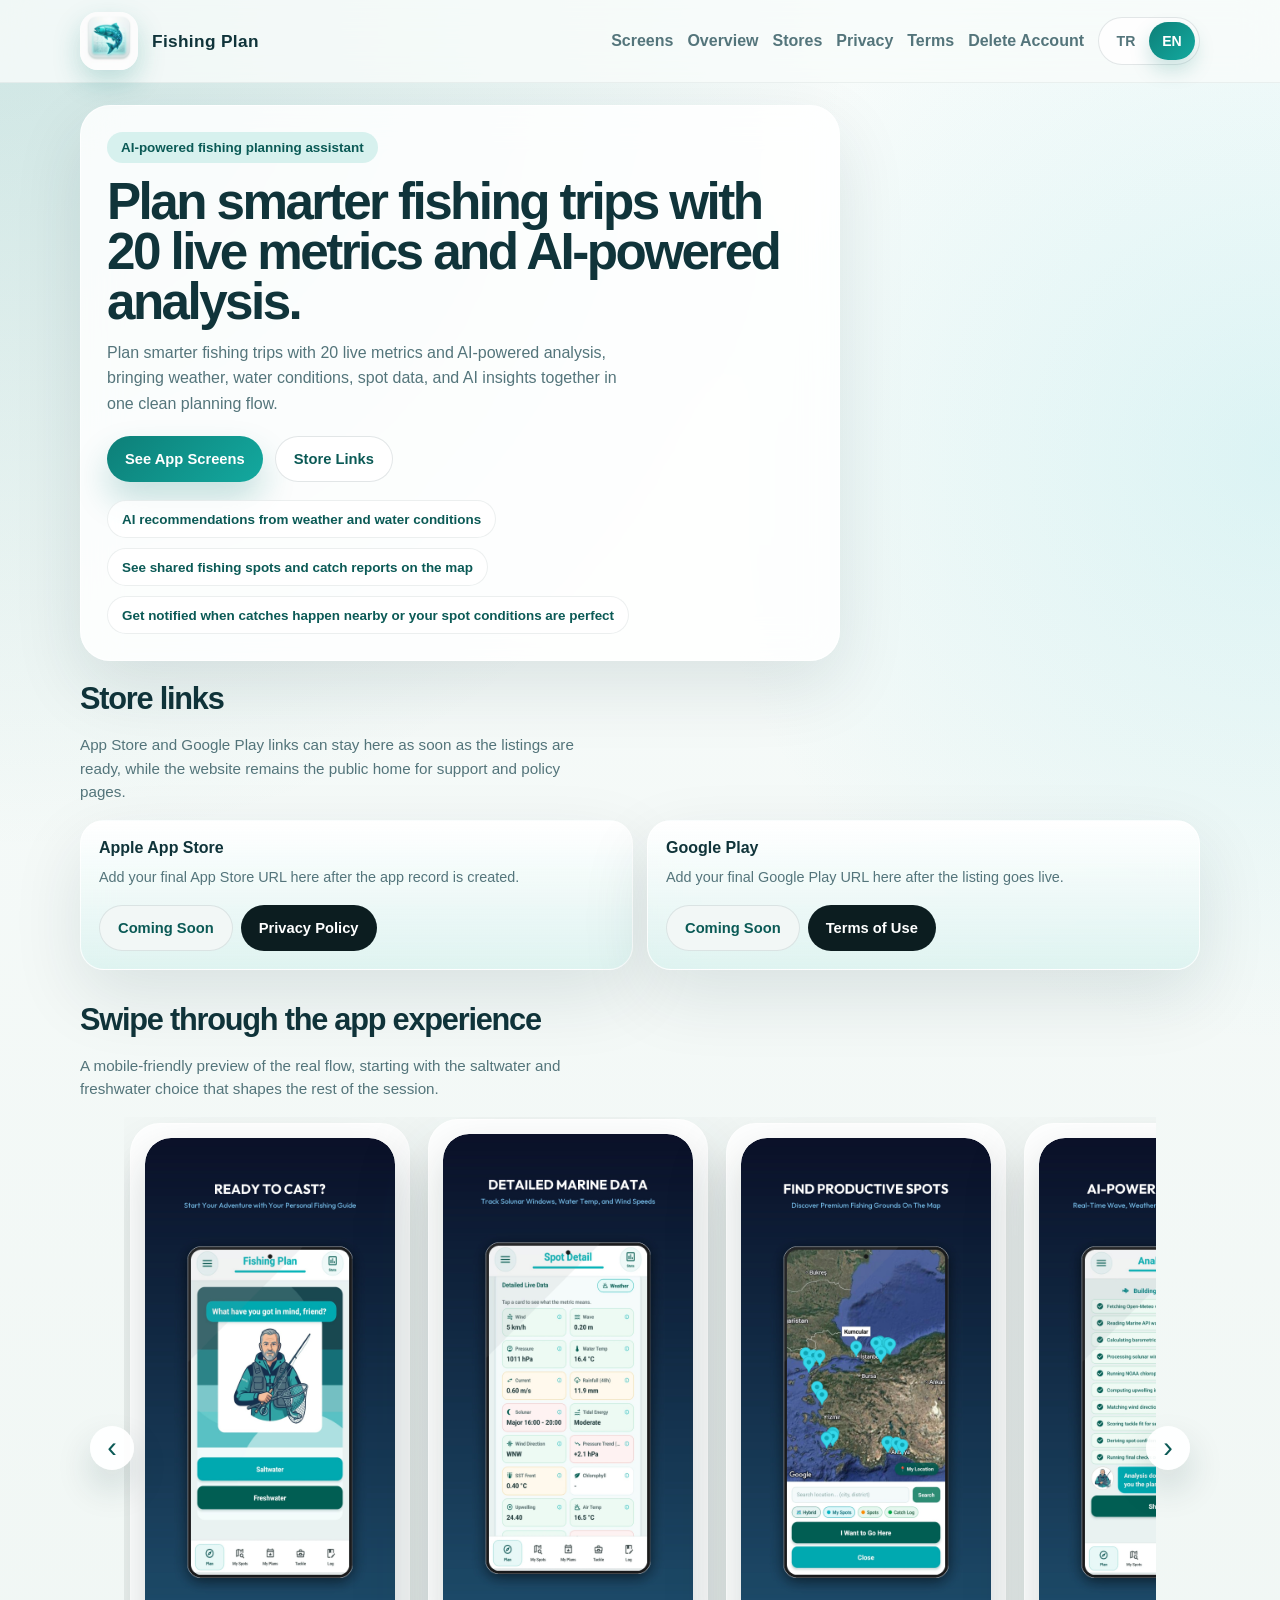
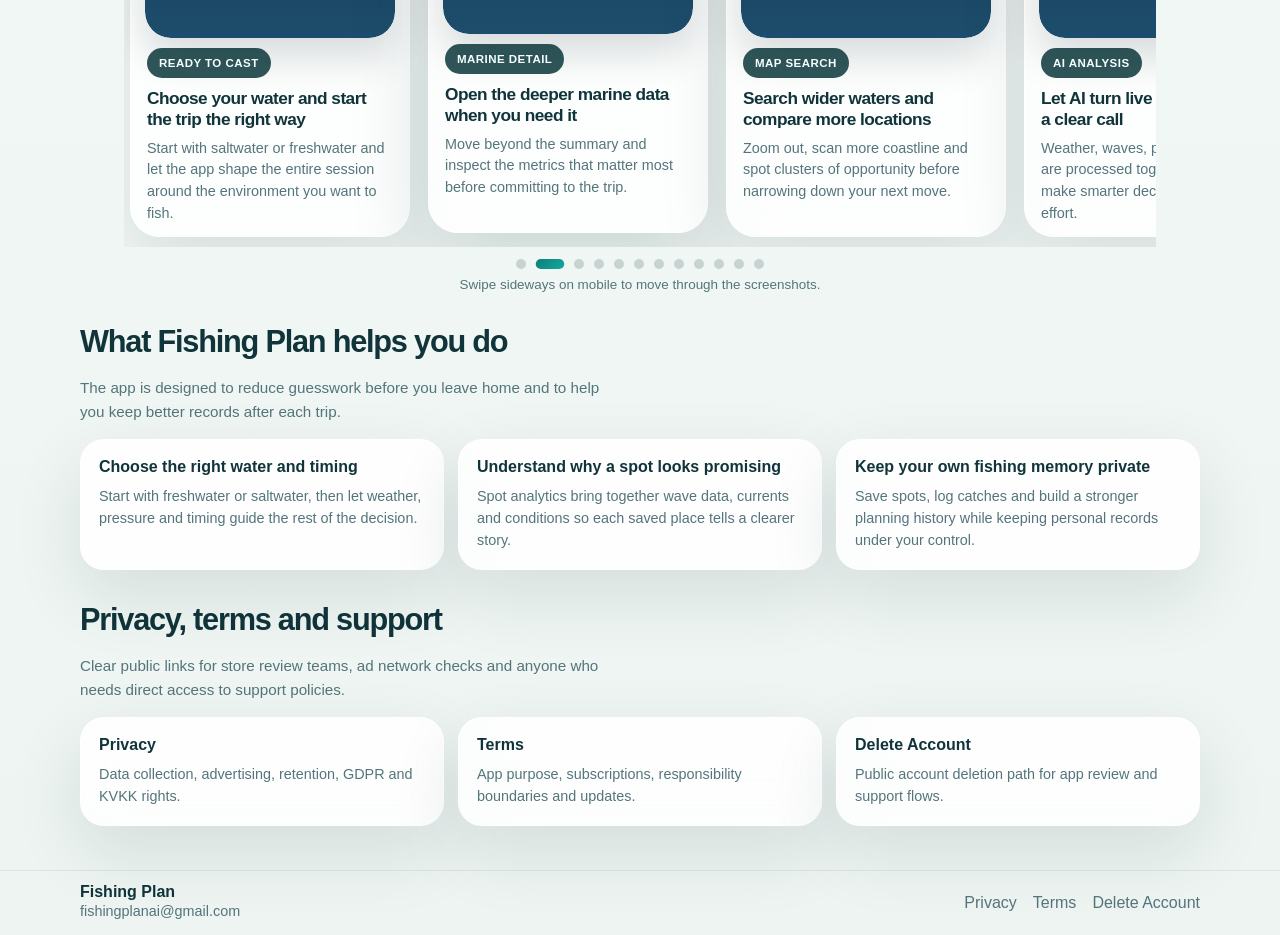
==== commit 3b77e17a: "Reorder app screen showcase" ====
--- a/index.html
+++ b/index.html
@@ -127,7 +127,78 @@
                   </p>
                 </div>
               </article>
-
+              <article class="screen-slide" data-carousel-slide>
+                <div class="showcase-poster">
+                  <img src="assets/showcase/detailed-marine-data.jpg?v=1" alt="Fishing Plan detailed marine data screen" />
+                </div>
+                <div class="screen-copy">
+                  <span class="screen-tag" data-i18n="shot_badge_10">Marine Detail</span>
+                  <h3 data-i18n="shot_10_title">Open the deeper marine data when you need it</h3>
+                  <p data-i18n="shot_10_body">
+                    Move beyond the summary and inspect the metrics that matter most before committing to the trip.
+                  </p>
+                </div>
+              </article>
+              <article class="screen-slide" data-carousel-slide>
+                <div class="showcase-poster">
+                  <img src="assets/showcase/find-productive-spots-alt.jpg?v=1" alt="Fishing Plan productive spots discovery screen" />
+                </div>
+                <div class="screen-copy">
+                  <span class="screen-tag" data-i18n="shot_badge_7">Map Search</span>
+                  <h3 data-i18n="shot_7_title">Search wider waters and compare more locations</h3>
+                  <p data-i18n="shot_7_body">
+                    Zoom out, scan more coastline and spot clusters of opportunity before narrowing down your next move.
+                  </p>
+                </div>
+              </article>
+              <article class="screen-slide" data-carousel-slide>
+                <div class="showcase-poster">
+                  <img src="assets/showcase/ai-powered-analysis.jpg?v=1" alt="Fishing Plan AI analysis screen" />
+                </div>
+                <div class="screen-copy">
+                  <span class="screen-tag" data-i18n="shot_badge_5">AI Analysis</span>
+                  <h3 data-i18n="shot_5_title">Let AI process the signals before you move</h3>
+                  <p data-i18n="shot_5_body">
+                    Wave, pressure, weather and tide signals are calculated together to build a smarter fishing decision.
+                  </p>
+                </div>
+              </article>
+              <article class="screen-slide" data-carousel-slide>
+                <div class="showcase-poster">
+                  <img src="assets/showcase/smart-notifications-poster.jpg?v=1" alt="Fishing Plan smart notifications screen" />
+                </div>
+                <div class="screen-copy">
+                  <span class="screen-tag" data-i18n="shot_badge_12">Smart Notifications</span>
+                  <h3 data-i18n="shot_12_title">Stay ahead with reminders that matter</h3>
+                  <p data-i18n="shot_12_body">
+                    Plan-day alerts, score refresh reminders and automatic opportunity notifications keep you ready before conditions turn.
+                  </p>
+                </div>
+              </article>
+              <article class="screen-slide" data-carousel-slide>
+                <div class="showcase-poster">
+                  <img src="assets/showcase/perfect-casting-windows-alt.jpg?v=1" alt="Fishing Plan perfect casting windows detail screen" />
+                </div>
+                <div class="screen-copy">
+                  <span class="screen-tag" data-i18n="shot_badge_9">Plan Score</span>
+                  <h3 data-i18n="shot_9_title">See why the session scores high before you go</h3>
+                  <p data-i18n="shot_9_body">
+                    A clear score, species context and premium commentary explain exactly why the window looks strong.
+                  </p>
+                </div>
+              </article>
+              <article class="screen-slide" data-carousel-slide>
+                <div class="showcase-poster">
+                  <img src="assets/showcase/log-your-catches.jpg?v=1" alt="Fishing Plan catch log screen" />
+                </div>
+                <div class="screen-copy">
+                  <span class="screen-tag" data-i18n="shot_badge_11">Catch Log</span>
+                  <h3 data-i18n="shot_11_title">Save your catches and build a smarter history</h3>
+                  <p data-i18n="shot_11_body">
+                    Every trip can feed your own fishing memory, helping future plans become sharper over time.
+                  </p>
+                </div>
+              </article>
               <article class="screen-slide" data-carousel-slide>
                 <div class="showcase-poster">
                   <img src="assets/showcase/choose-your-technique.jpg?v=1" alt="Fishing Plan technique selection screen" />
@@ -140,7 +211,6 @@
                   </p>
                 </div>
               </article>
-
               <article class="screen-slide" data-carousel-slide>
                 <div class="showcase-poster">
                   <img src="assets/showcase/tackle-bag.jpg?v=1" alt="Fishing Plan tackle bag screen" />
@@ -153,7 +223,6 @@
                   </p>
                 </div>
               </article>
-
               <article class="screen-slide" data-carousel-slide>
                 <div class="showcase-poster">
                   <img src="assets/showcase/find-productive-spots.jpg?v=1" alt="Fishing Plan productive spots screen" />
@@ -166,20 +235,6 @@
                   </p>
                 </div>
               </article>
-
-              <article class="screen-slide" data-carousel-slide>
-                <div class="showcase-poster">
-                  <img src="assets/showcase/ai-powered-analysis.jpg?v=1" alt="Fishing Plan AI analysis screen" />
-                </div>
-                <div class="screen-copy">
-                  <span class="screen-tag" data-i18n="shot_badge_5">AI Analysis</span>
-                  <h3 data-i18n="shot_5_title">Let AI process the signals before you move</h3>
-                  <p data-i18n="shot_5_body">
-                    Wave, pressure, weather and tide signals are calculated together to build a smarter fishing decision.
-                  </p>
-                </div>
-              </article>
-
               <article class="screen-slide" data-carousel-slide>
                 <div class="showcase-poster">
                   <img src="assets/showcase/perfect-casting-windows.jpg?v=1" alt="Fishing Plan casting windows screen" />
@@ -192,20 +247,6 @@
                   </p>
                 </div>
               </article>
-
-              <article class="screen-slide" data-carousel-slide>
-                <div class="showcase-poster">
-                  <img src="assets/showcase/find-productive-spots-alt.jpg?v=1" alt="Fishing Plan productive spots discovery screen" />
-                </div>
-                <div class="screen-copy">
-                  <span class="screen-tag" data-i18n="shot_badge_7">Map Search</span>
-                  <h3 data-i18n="shot_7_title">Search wider waters and compare more locations</h3>
-                  <p data-i18n="shot_7_body">
-                    Zoom out, scan more coastline and spot clusters of opportunity before narrowing down your next move.
-                  </p>
-                </div>
-              </article>
-
               <article class="screen-slide" data-carousel-slide>
                 <div class="showcase-poster">
                   <img src="assets/showcase/ai-powered-analysis-alt.jpg?v=1" alt="Fishing Plan AI calculation progress screen" />
@@ -215,58 +256,6 @@
                   <h3 data-i18n="shot_8_title">Watch the plan build in real time</h3>
                   <p data-i18n="shot_8_body">
                     The app shows each data layer being processed, turning complex signals into a confident final result.
-                  </p>
-                </div>
-              </article>
-
-              <article class="screen-slide" data-carousel-slide>
-                <div class="showcase-poster">
-                  <img src="assets/showcase/perfect-casting-windows-alt.jpg?v=1" alt="Fishing Plan perfect casting windows detail screen" />
-                </div>
-                <div class="screen-copy">
-                  <span class="screen-tag" data-i18n="shot_badge_9">Plan Score</span>
-                  <h3 data-i18n="shot_9_title">See why the session scores high before you go</h3>
-                  <p data-i18n="shot_9_body">
-                    A clear score, species context and premium commentary explain exactly why the window looks strong.
-                  </p>
-                </div>
-              </article>
-
-              <article class="screen-slide" data-carousel-slide>
-                <div class="showcase-poster">
-                  <img src="assets/showcase/detailed-marine-data.jpg?v=1" alt="Fishing Plan detailed marine data screen" />
-                </div>
-                <div class="screen-copy">
-                  <span class="screen-tag" data-i18n="shot_badge_10">Marine Detail</span>
-                  <h3 data-i18n="shot_10_title">Open the deeper marine data when you need it</h3>
-                  <p data-i18n="shot_10_body">
-                    Move beyond the summary and inspect the metrics that matter most before committing to the trip.
-                  </p>
-                </div>
-              </article>
-
-              <article class="screen-slide" data-carousel-slide>
-                <div class="showcase-poster">
-                  <img src="assets/showcase/log-your-catches.jpg?v=1" alt="Fishing Plan catch log screen" />
-                </div>
-                <div class="screen-copy">
-                  <span class="screen-tag" data-i18n="shot_badge_11">Catch Log</span>
-                  <h3 data-i18n="shot_11_title">Save your catches and build a smarter history</h3>
-                  <p data-i18n="shot_11_body">
-                    Every trip can feed your own fishing memory, helping future plans become sharper over time.
-                  </p>
-                </div>
-              </article>
-
-              <article class="screen-slide" data-carousel-slide>
-                <div class="showcase-poster">
-                  <img src="assets/showcase/smart-notifications-poster.jpg?v=1" alt="Fishing Plan smart notifications screen" />
-                </div>
-                <div class="screen-copy">
-                  <span class="screen-tag" data-i18n="shot_badge_12">Smart Notifications</span>
-                  <h3 data-i18n="shot_12_title">Stay ahead with reminders that matter</h3>
-                  <p data-i18n="shot_12_body">
-                    Plan-day alerts, score refresh reminders and automatic opportunity notifications keep you ready before conditions turn.
                   </p>
                 </div>
               </article>
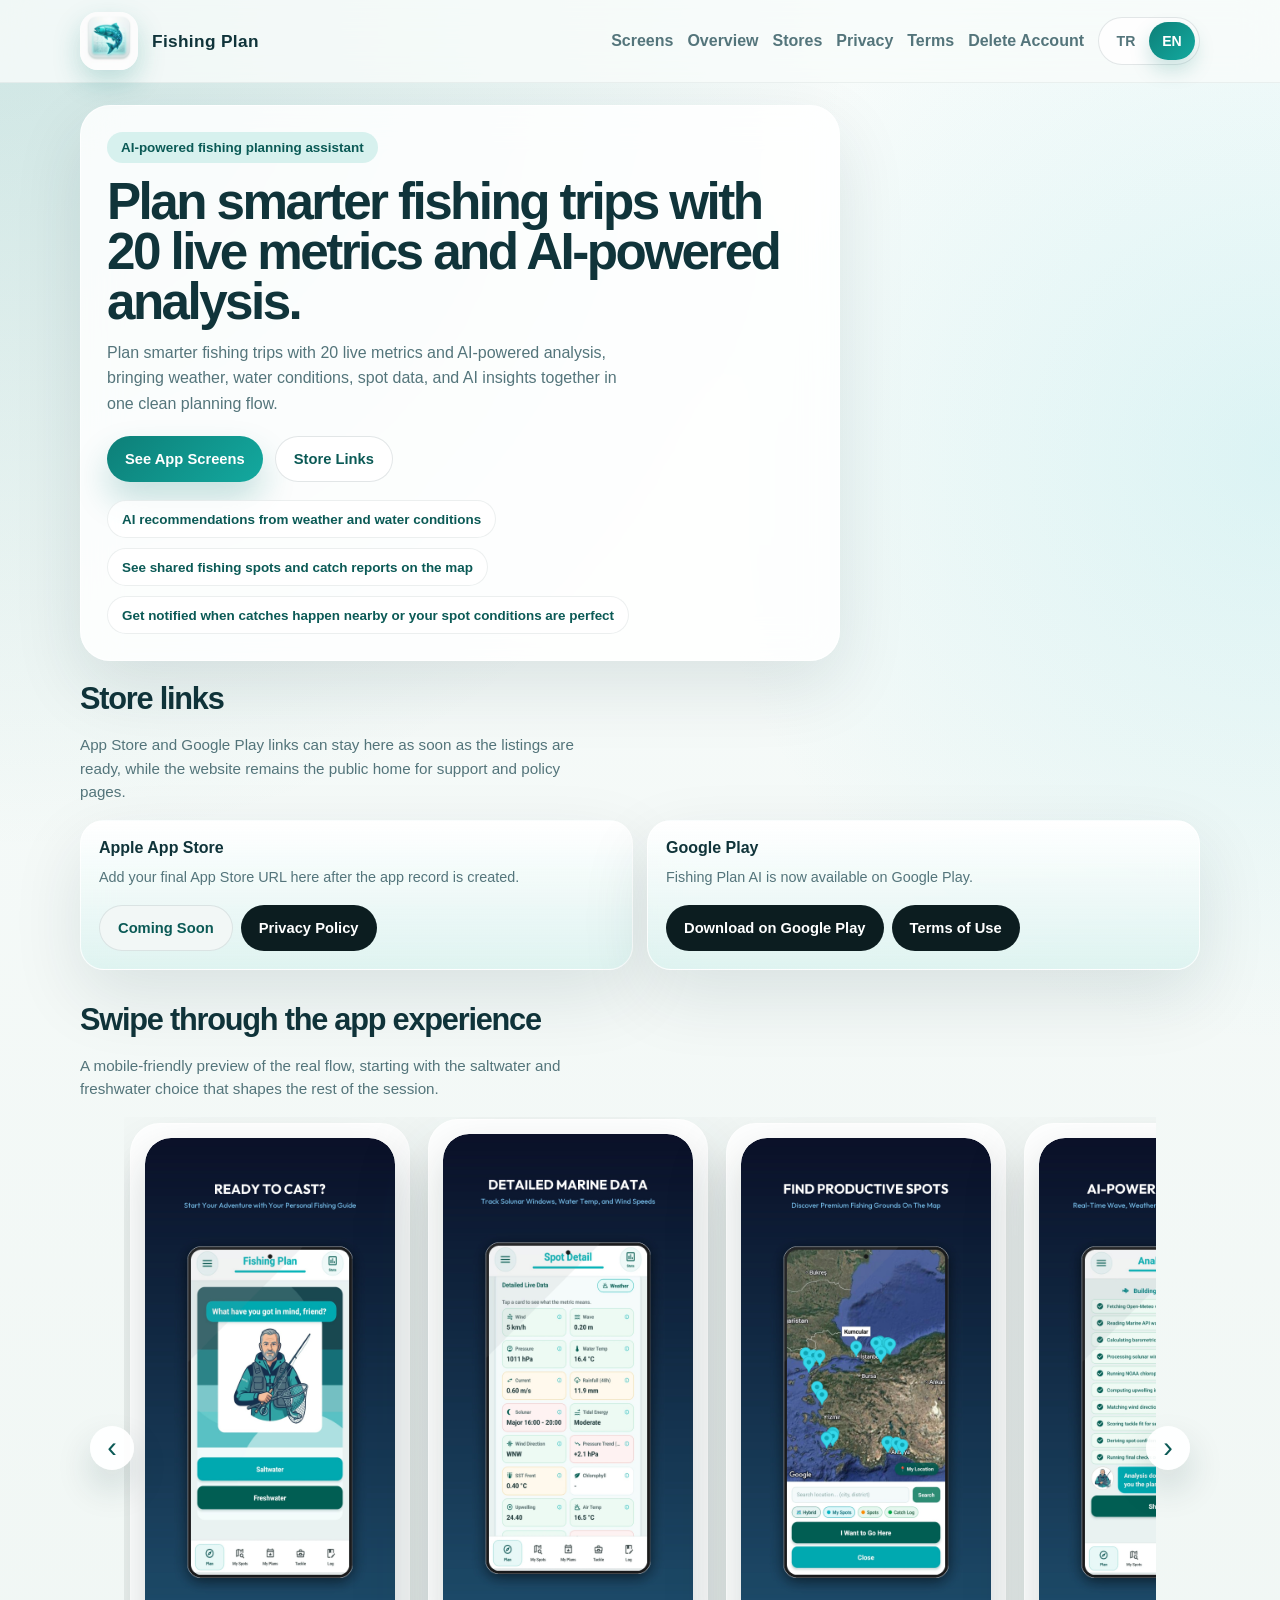
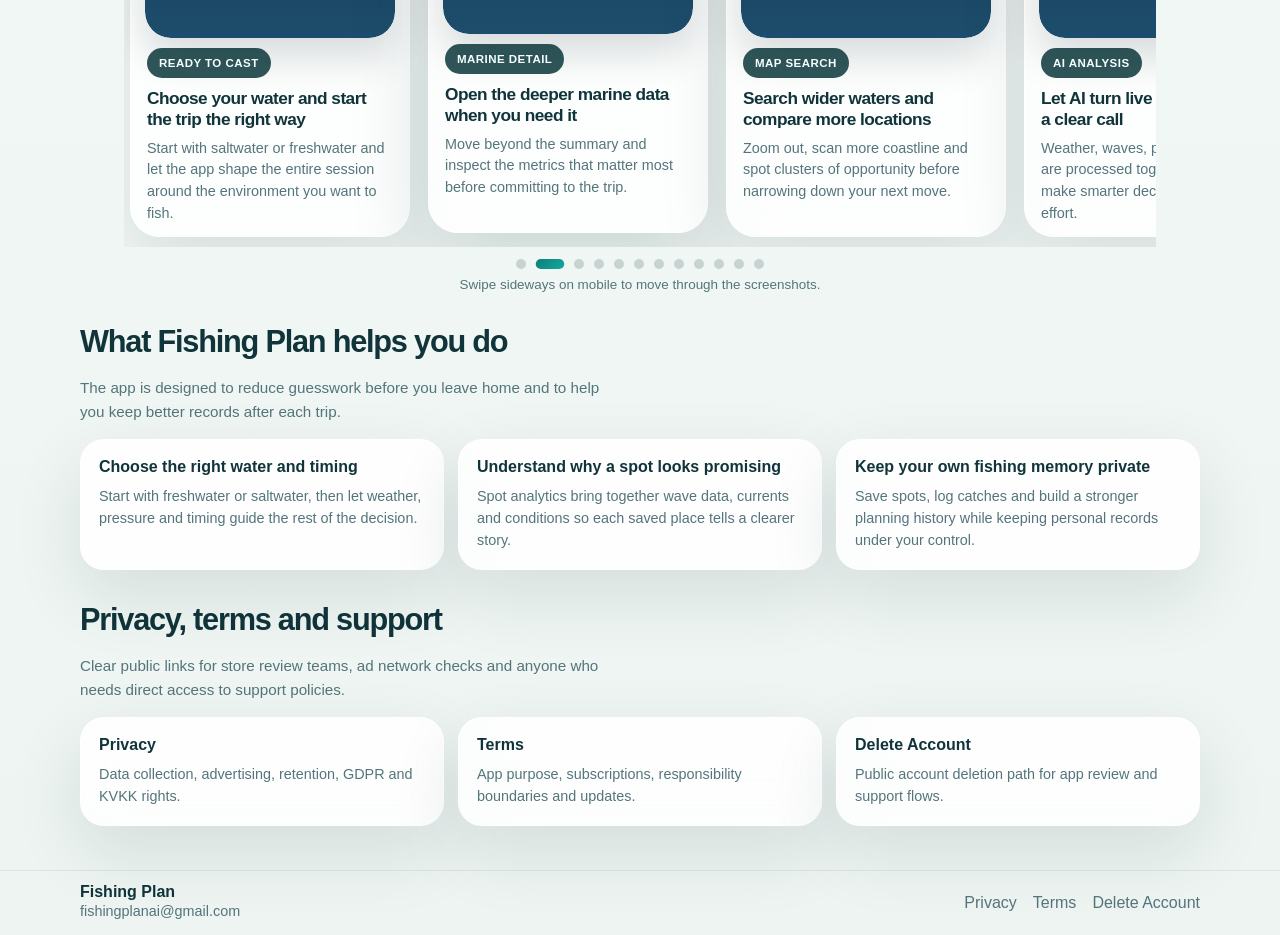
==== commit 13525d34: "Add Google Play store link" ====
--- a/index.html
+++ b/index.html
@@ -87,10 +87,10 @@
             <article class="store-card">
               <h3 data-i18n="store_2_title">Google Play</h3>
               <p class="muted" data-i18n="store_2_body">
-                Add your final Google Play URL here after the listing goes live.
+                Fishing Plan AI is now available on Google Play.
               </p>
               <div class="store-row">
-                <span class="store-pill is-muted" data-i18n="coming_soon">Coming Soon</span>
+                <a class="store-pill" href="https://play.google.com/store/apps/details?id=com.fishingplan.app" target="_blank" rel="noopener" data-i18n="store_play_cta">Download on Google Play</a>
                 <a class="store-pill" href="terms-of-use.html" data-i18n="store_terms_cta">Terms of Use</a>
               </div>
             </article>
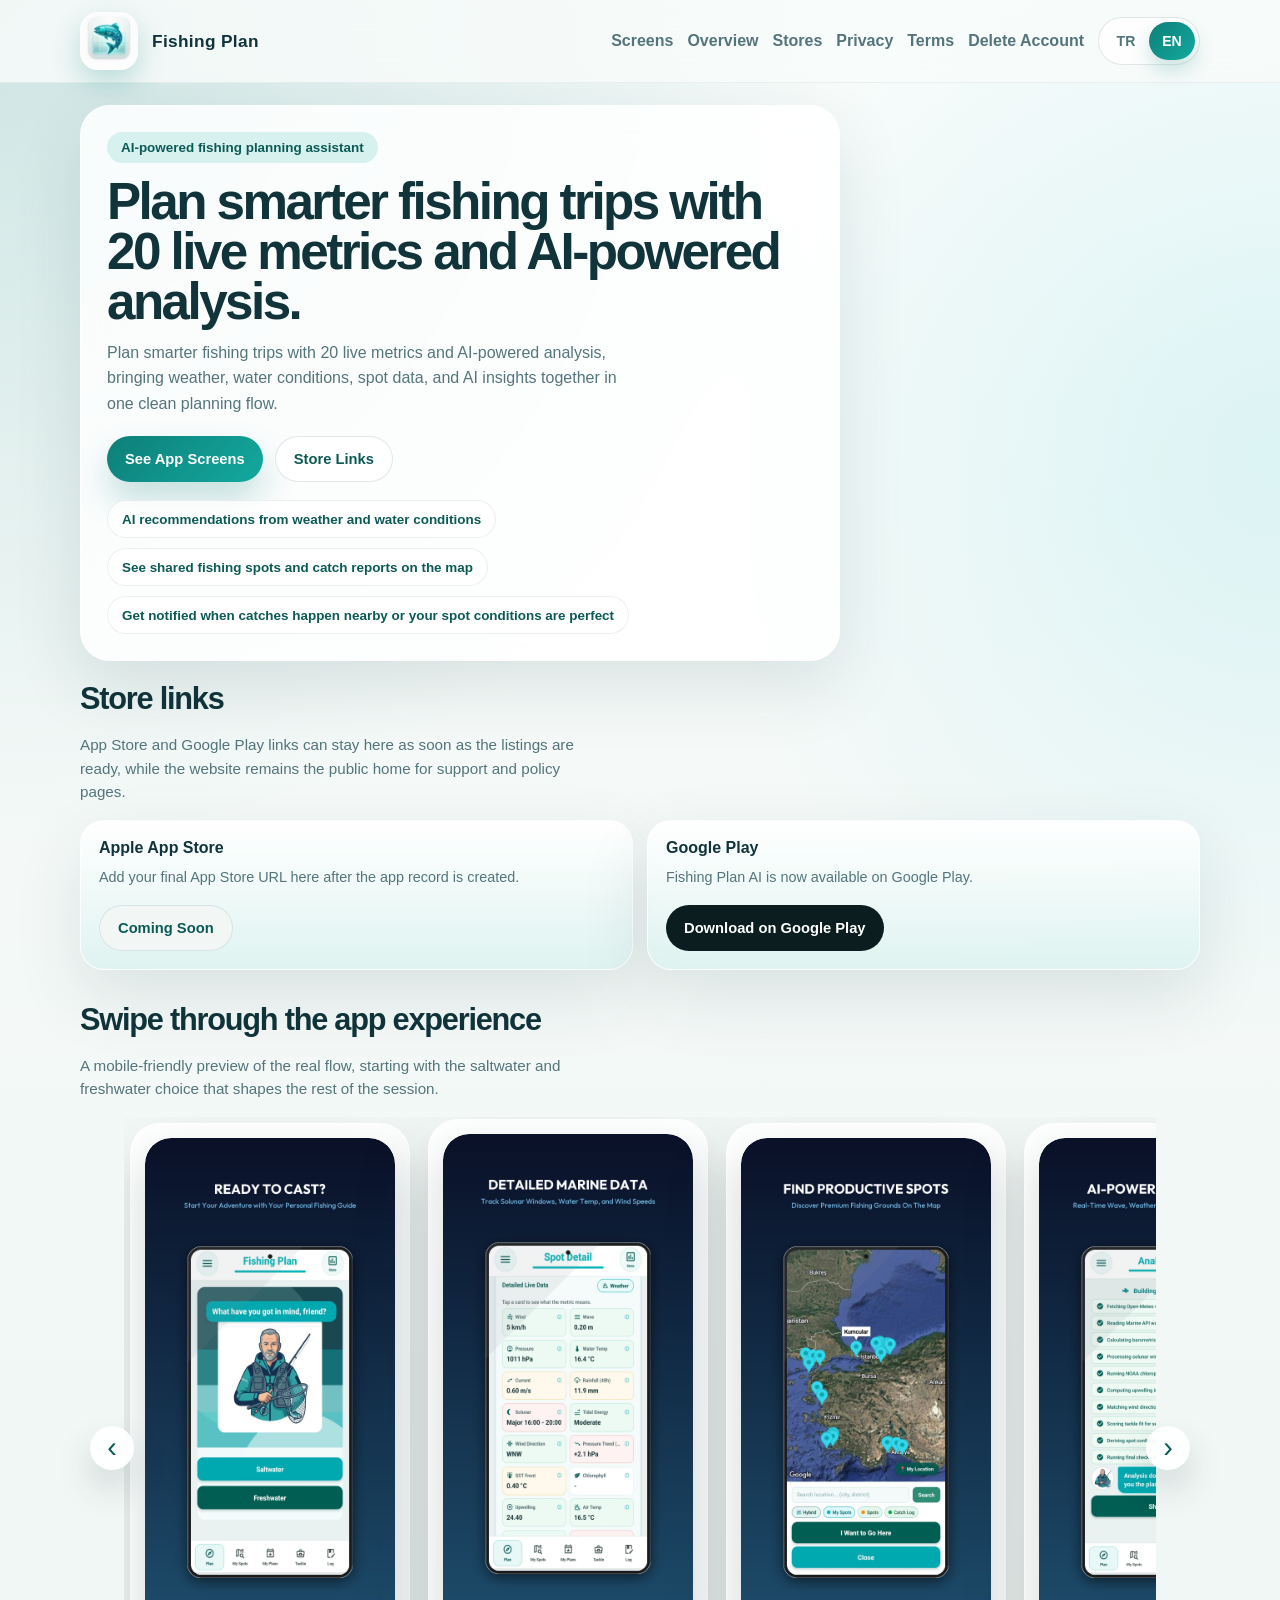
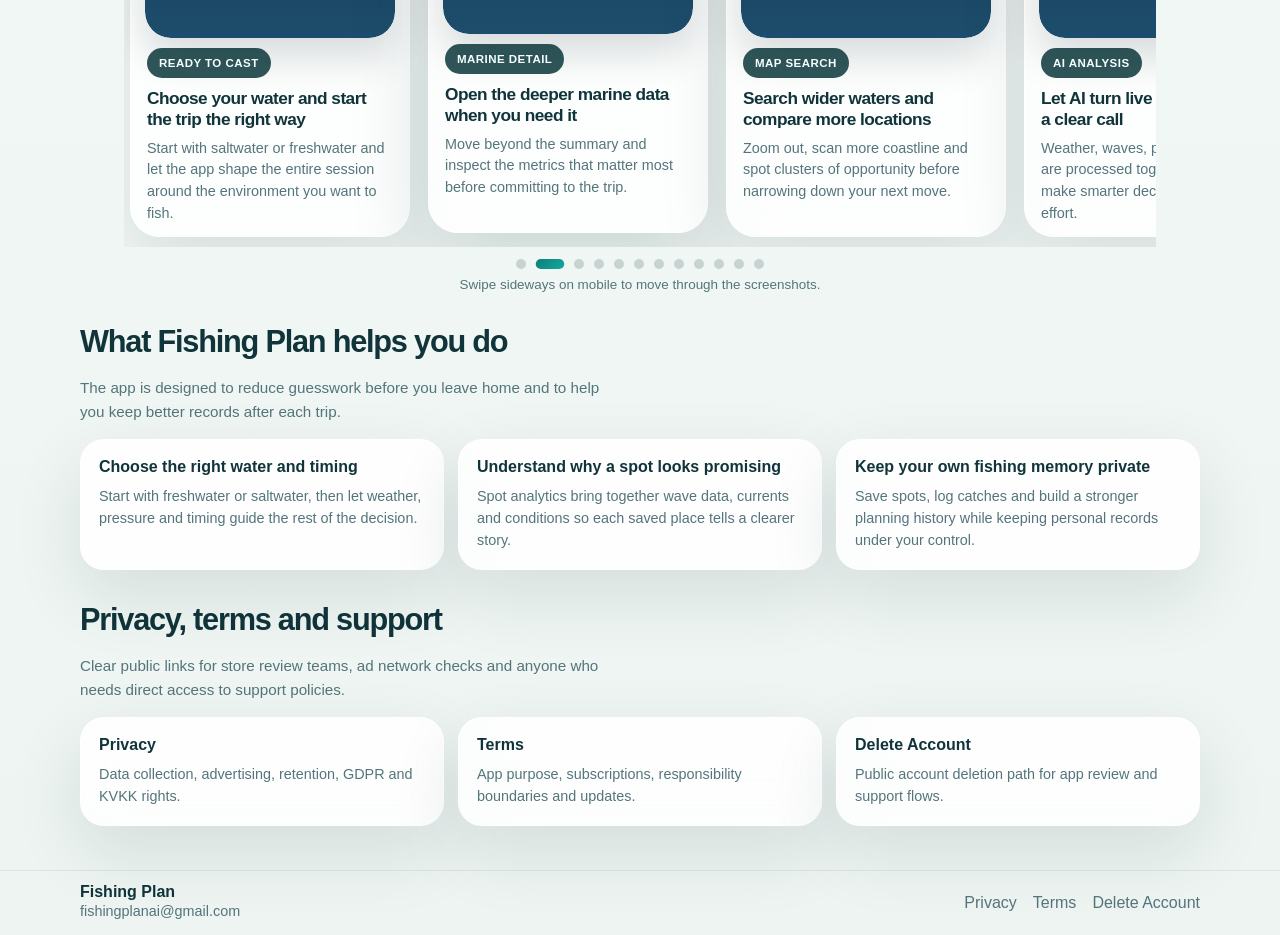
==== commit 5d454fe7: "Simplify store cards" ====
--- a/index.html
+++ b/index.html
@@ -80,7 +80,6 @@
               </p>
               <div class="store-row">
                 <span class="store-pill is-muted" data-i18n="coming_soon">Coming Soon</span>
-                <a class="store-pill" href="privacy-policy.html" data-i18n="home_cta_privacy">Privacy Policy</a>
               </div>
             </article>
 
@@ -91,7 +90,6 @@
               </p>
               <div class="store-row">
                 <a class="store-pill" href="https://play.google.com/store/apps/details?id=com.fishingplan.app" target="_blank" rel="noopener" data-i18n="store_play_cta">Download on Google Play</a>
-                <a class="store-pill" href="terms-of-use.html" data-i18n="store_terms_cta">Terms of Use</a>
               </div>
             </article>
           </div>
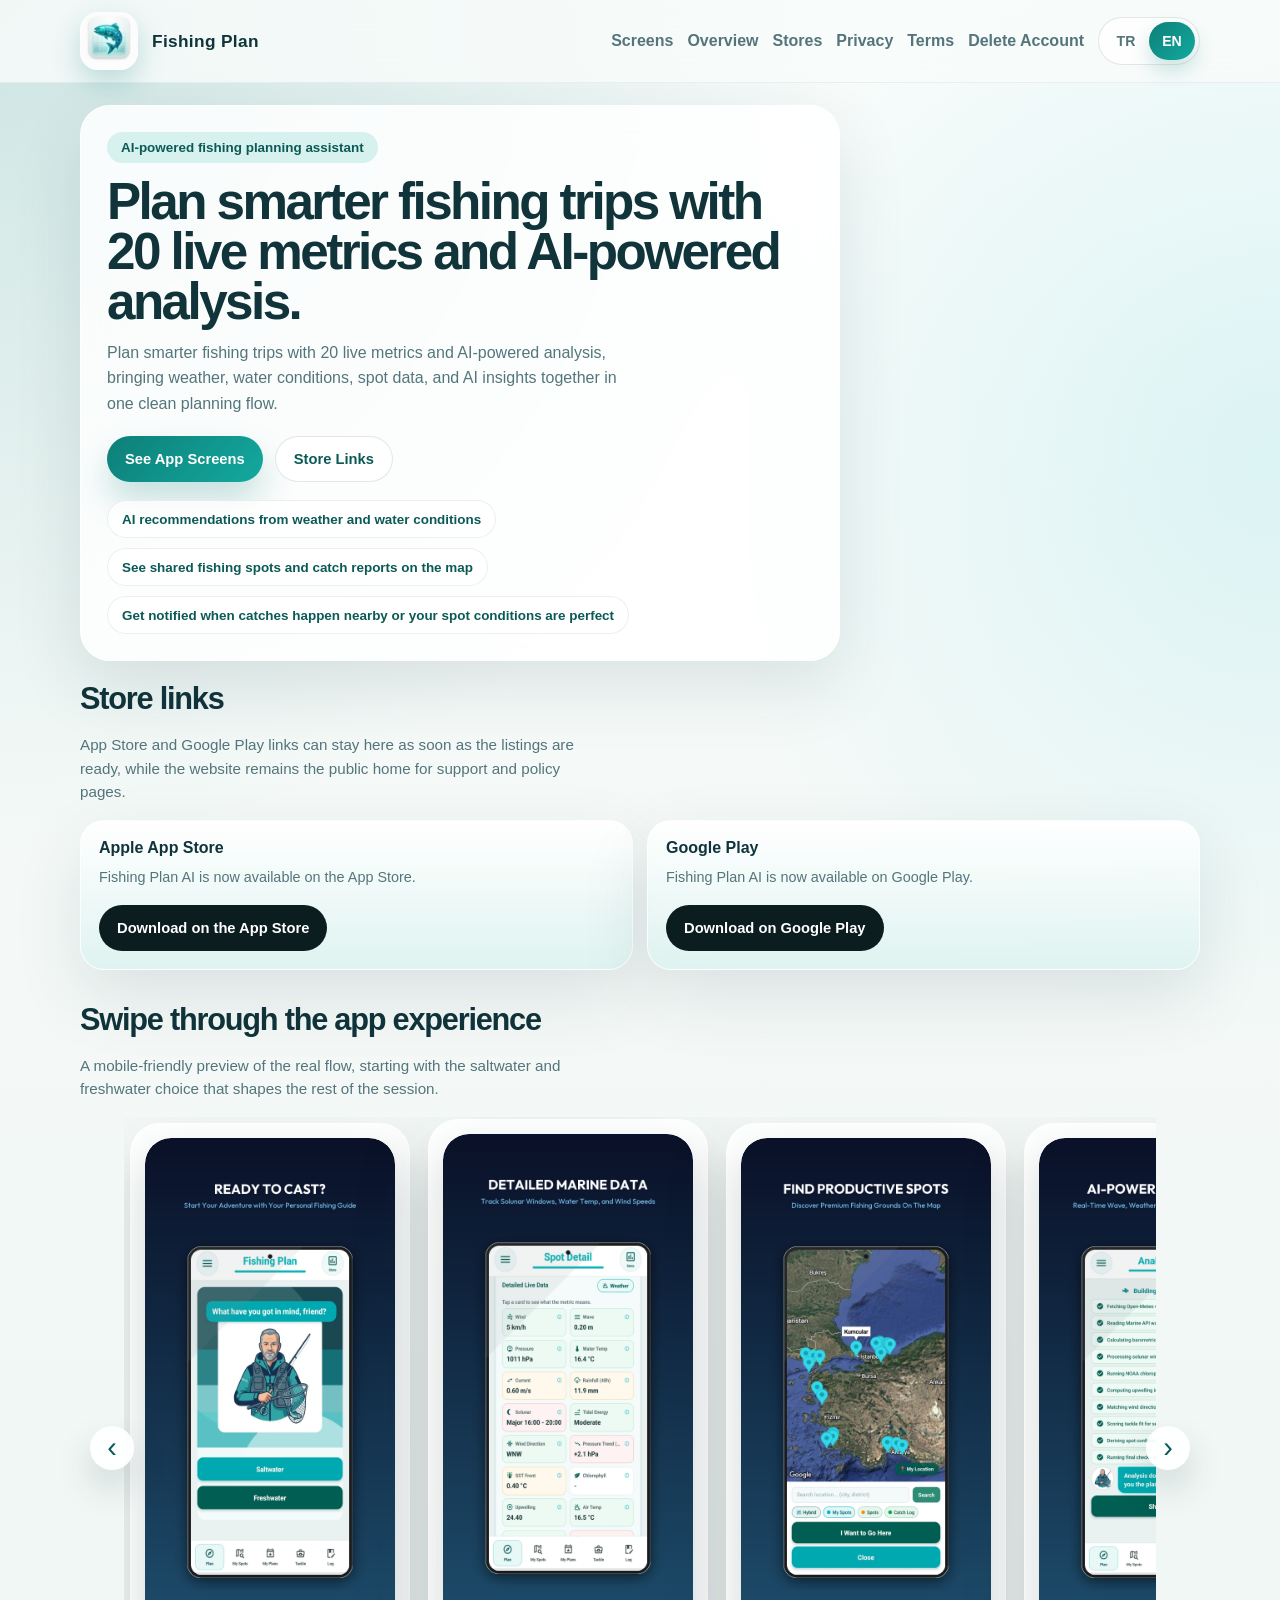
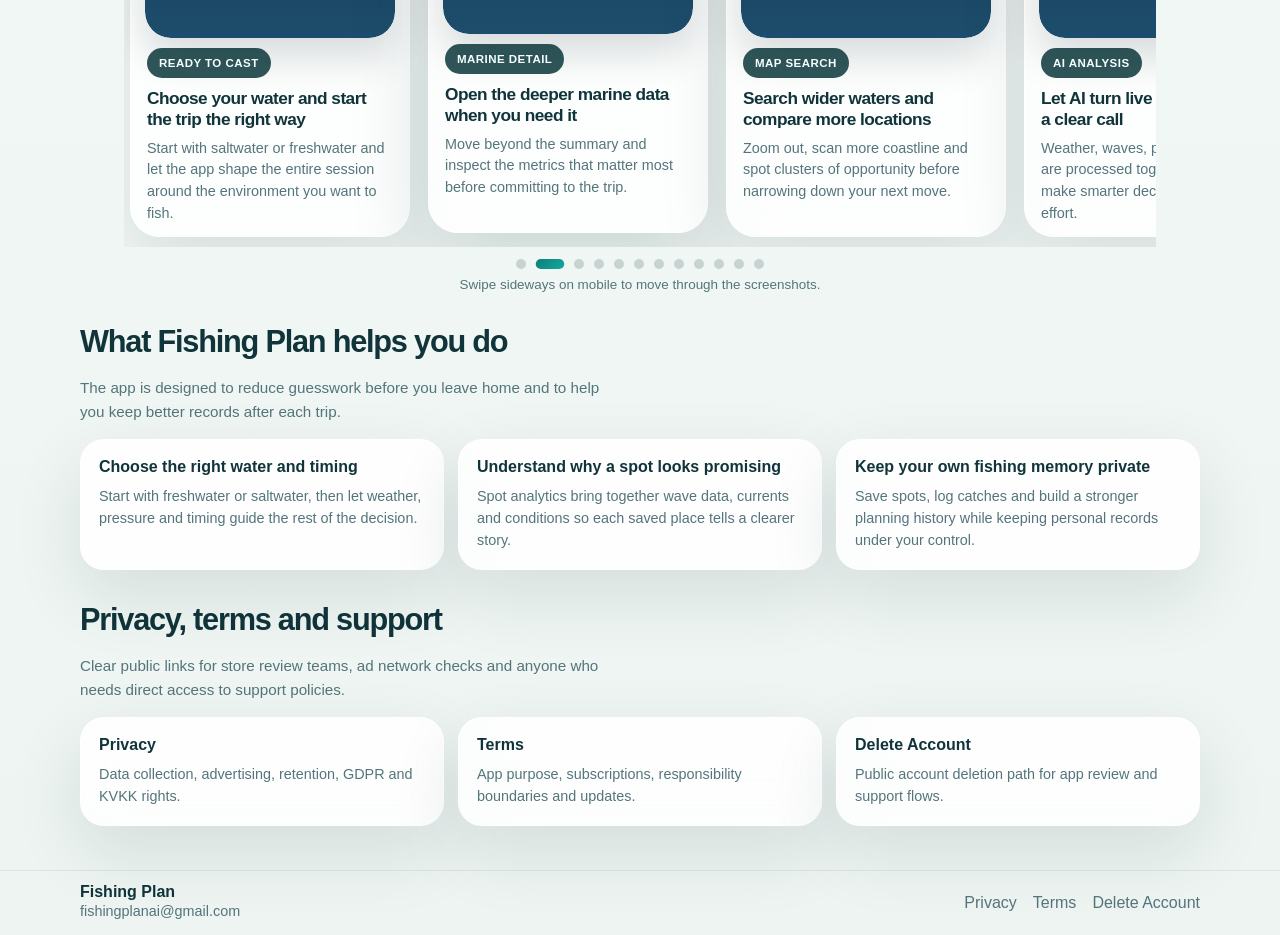
==== commit b26089a2: "Add files via upload" ====
--- a/index.html
+++ b/index.html
@@ -76,10 +76,10 @@
             <article class="store-card">
               <h3 data-i18n="store_1_title">Apple App Store</h3>
               <p class="muted" data-i18n="store_1_body">
-                Add your final App Store URL here after the app record is created.
+                Fishing Plan AI is now available on the App Store.
               </p>
               <div class="store-row">
-                <span class="store-pill is-muted" data-i18n="coming_soon">Coming Soon</span>
+                <a class="store-pill" href="https://apps.apple.com/us/app/fishing-plan-ai/id6774790617" target="_blank" rel="noopener" data-i18n="store_apple_cta">Download on the App Store</a>
               </div>
             </article>
 
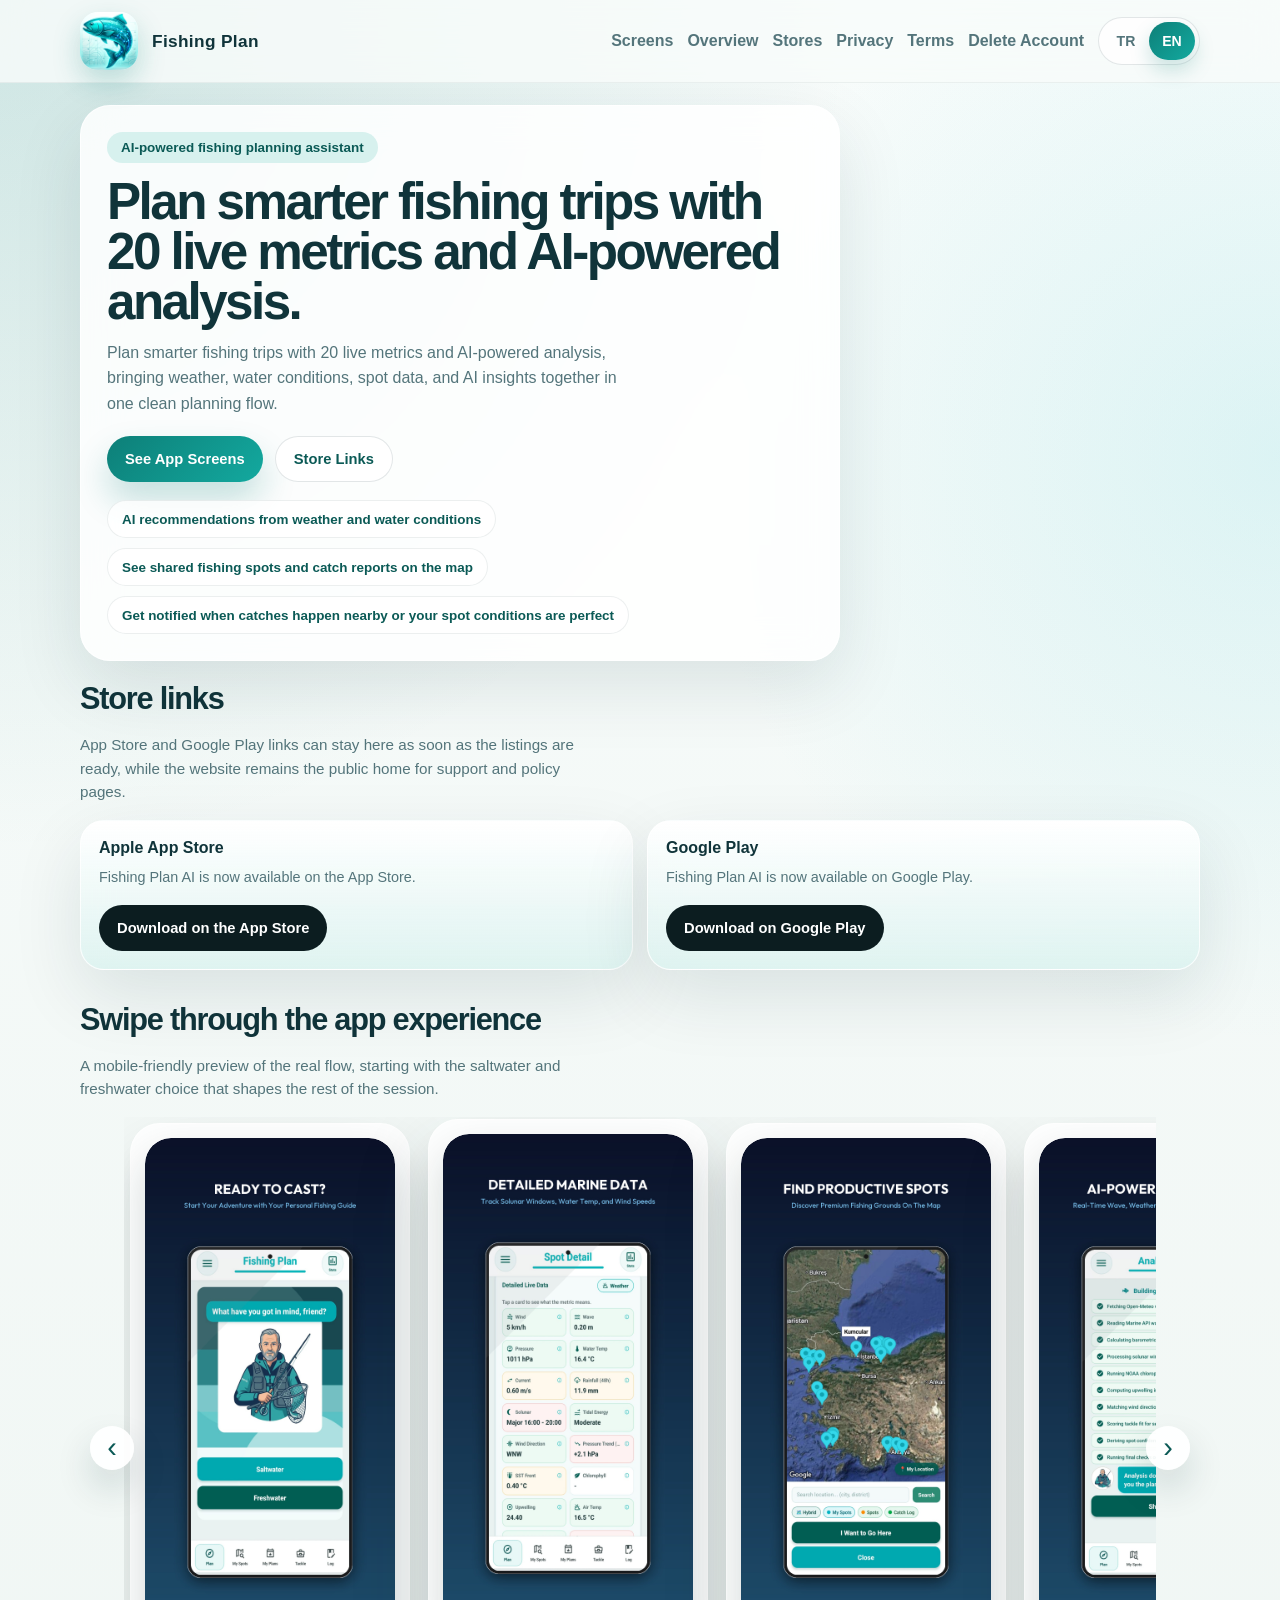
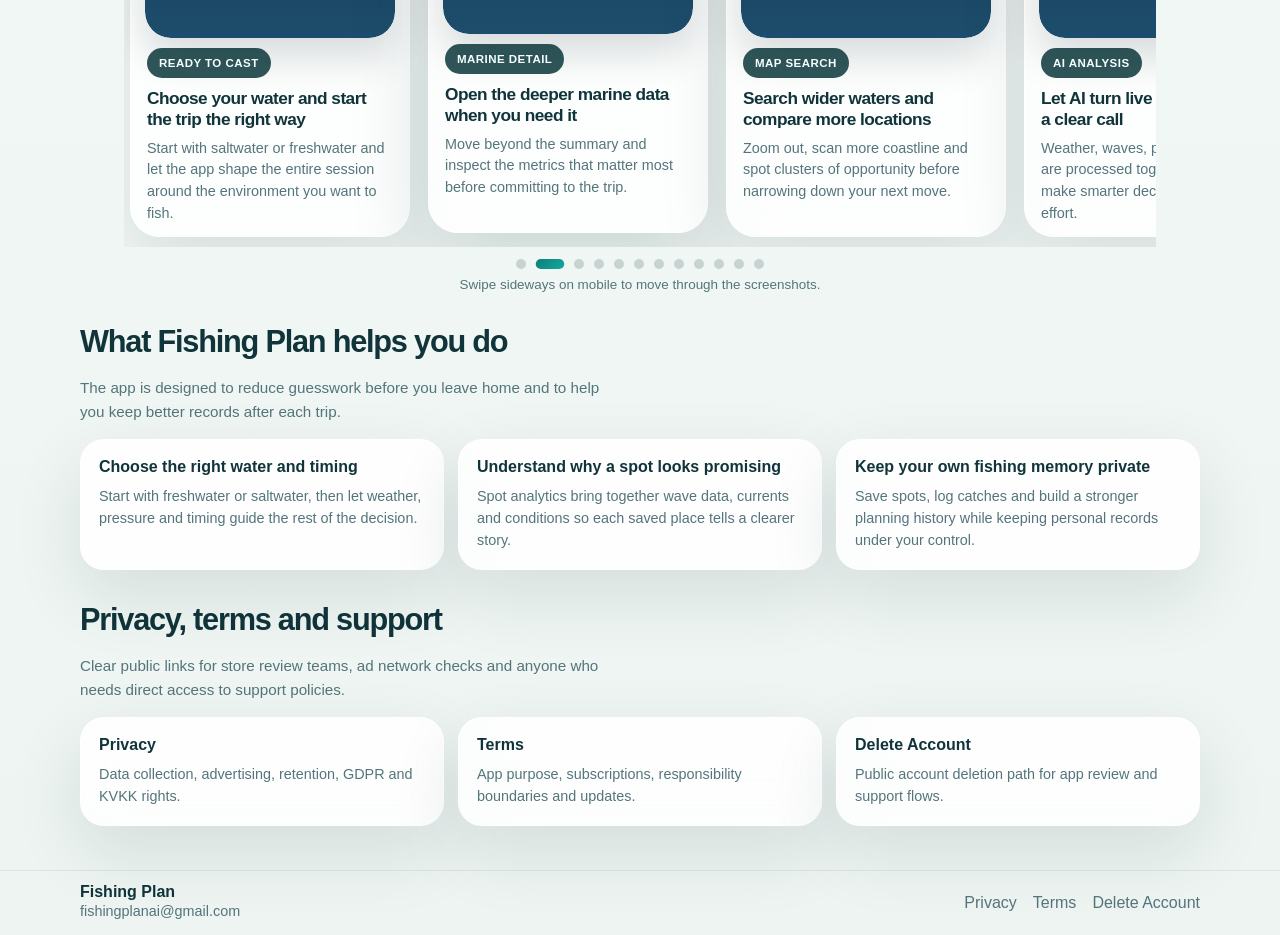
==== commit 6f9ac38d: "Add files via upload" ====
--- a/index.html
+++ b/index.html
@@ -13,15 +13,15 @@
     />
     <link rel="canonical" href="https://fishing-plan.com/" />
     <link rel="stylesheet" href="styles.css?v=10" />
-    <link rel="icon" type="image/png" href="favicon.png?v=8" />
-    <link rel="apple-touch-icon" href="apple-touch-icon.png?v=8" />
-    <script defer src="script.js?v=8"></script>
+    <link rel="icon" type="image/png" href="favicon.png?v=9" />
+    <link rel="apple-touch-icon" href="apple-touch-icon.png?v=9" />
+    <script defer src="script.js?v=9"></script>
   </head>
   <body data-page="home" class="notranslate">
     <header class="site-header">
       <div class="shell">
         <a class="brand" href="index.html">
-          <img src="assets/app-icon.png?v=8" alt="Fishing Plan icon" />
+          <img src="assets/app-icon.png?v=9" alt="Fishing Plan icon" />
           <span>Fishing Plan</span>
         </a>
         <div class="nav-actions">
